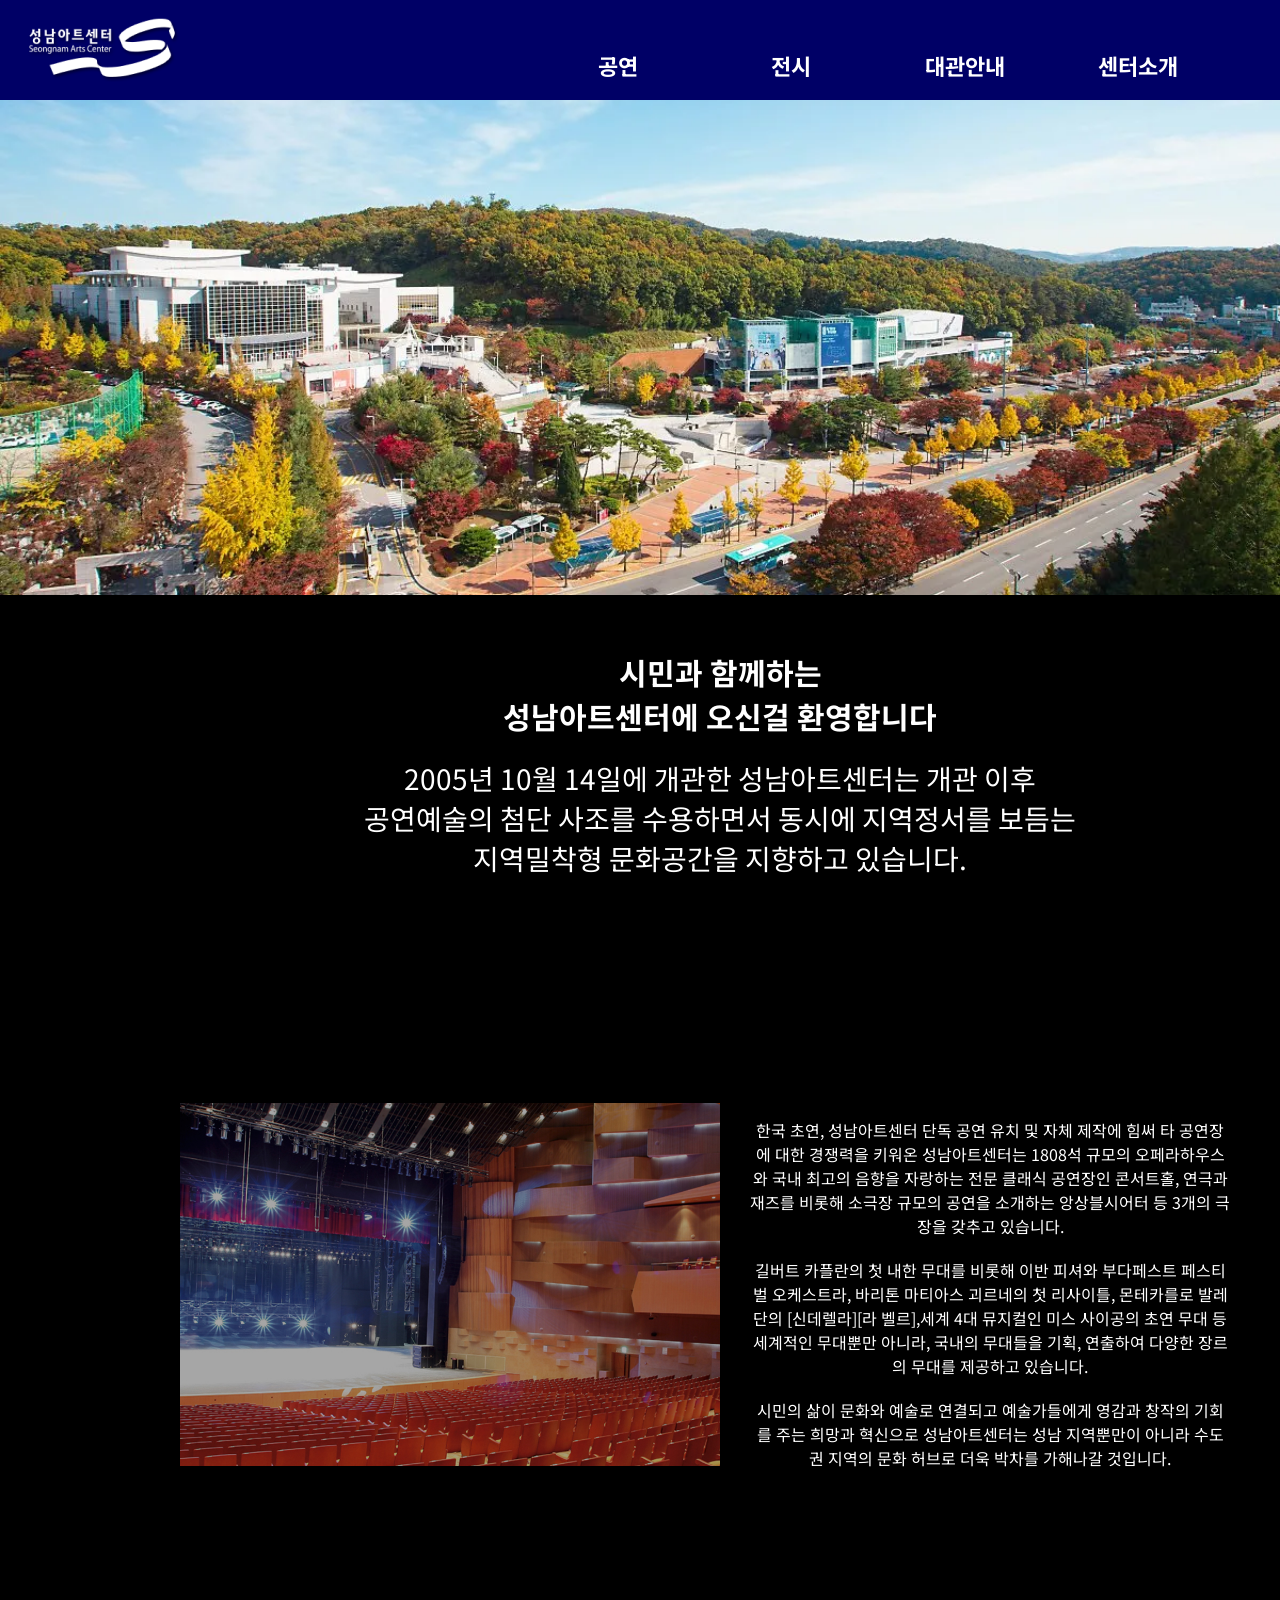
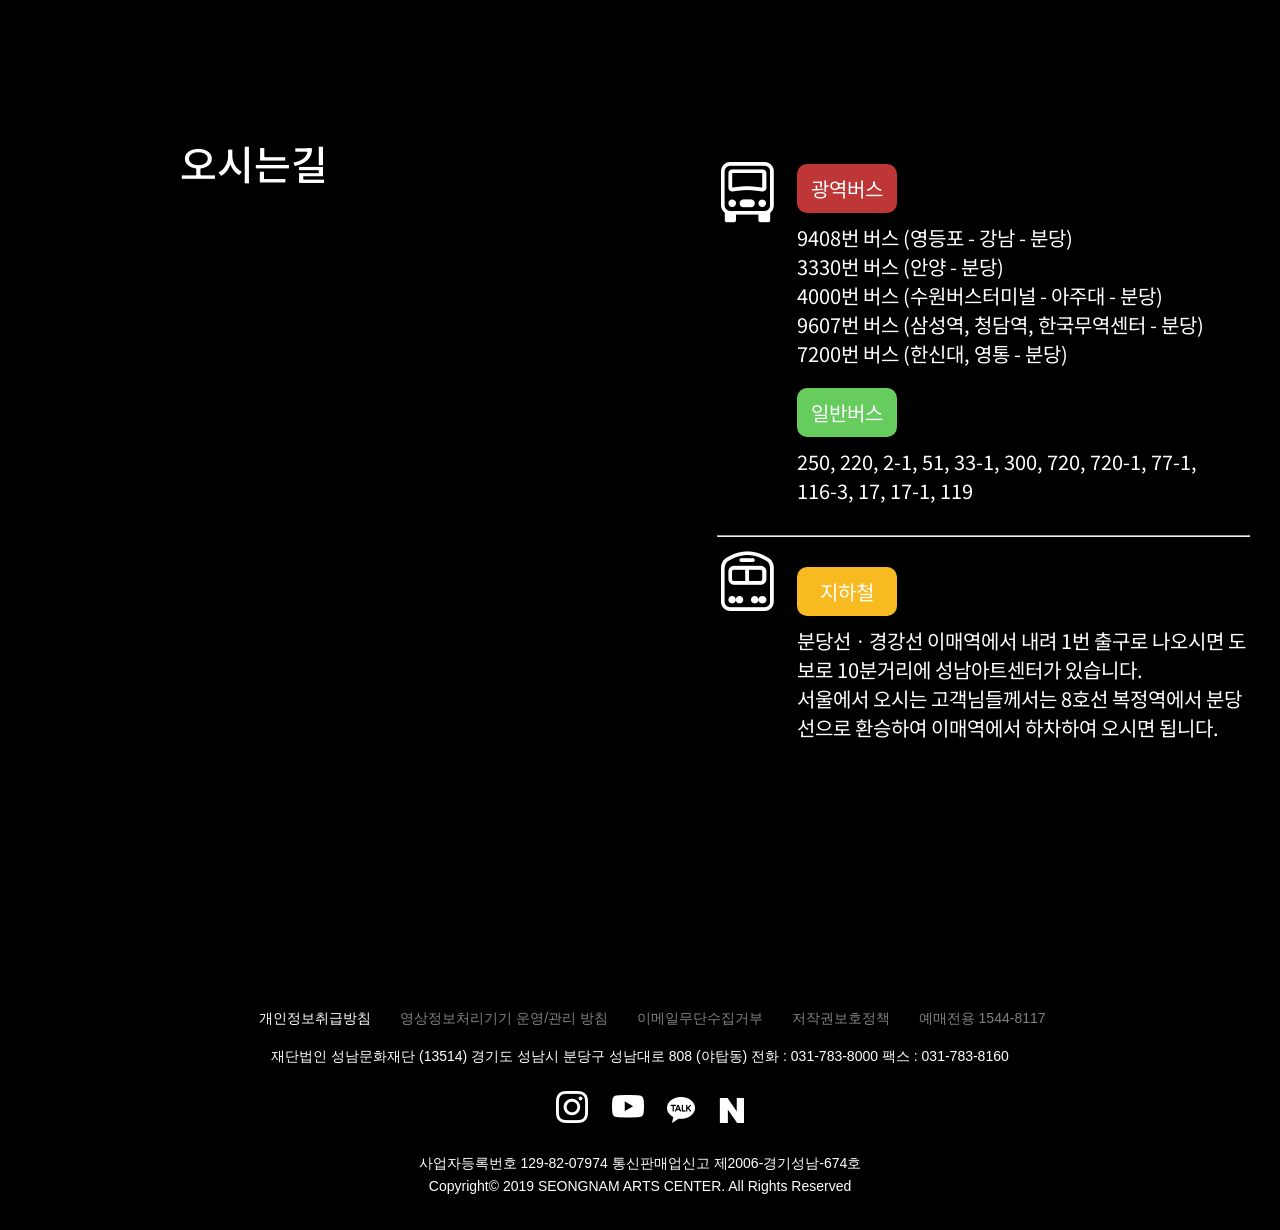
==== company.html @ db9bb83f "회사소개" ====
<!DOCTYPE html>
<html lang="en">
<head>
    <meta charset="UTF-8">
    <meta http-equiv="X-UA-Compatible" content="IE=edge">
    <meta name="viewport" content="width=device-width, initial-scale=1.0">
    <title>성남아트센터 센터소개</title>
    <link rel="stylesheet" href="css/style.css">
    <!-- font -->
    <link href="https://fonts.googleapis.com/css2?family=Noto+Sans+KR:wght@400;700&family=Noto+Serif:wght@400;700&display=swap" rel="stylesheet">
    
    <script src="https://ajax.googleapis.com/ajax/libs/jquery/3.6.0/jquery.min.js"></script>
    <script src="js/app.js"></script>
</head>
<body>
    <header id="header">
        <div class="container">
            <div class="logo">
                <a href="./">
                    <img src="images/logo.png" alt="LOGO">
                </a>
            </div>
            <nav id="header-gnb">
                <ul class="gnb">
                    <li><a href="./">공연</a>
                        <ul class="sub">
                            <li><a href="./">추천공연</a></li>
                            <li><a href="./">월간공연</a></li>
                            <li><a href="./">연간공연</a></li>
                        </ul>
                    </li>
                    <li><a href="./">전시</a>
                        <ul class="sub">
                            <li><a href="./">추천전시</a></li>
                            <li><a href="./">월간전시</a></li>
                            <li><a href="./">연간전시</a></li>
                        </ul>
                    </li>
                    <li><a href="./">대관안내</a>

                    </li>
                    <li><a href="./">센터소개</a>

                    </li>
                </ul>
            </nav>
            <div id="toggle-menu-btn">
                <div class="hamburger">
                    <span class="line"></span>
                    <span class="line"></span>
                    <span class="line"></span>
                </div>
            </div>


        </div>
    </header>
    <div id="toggle-menu">
        <div class="login-section">
            <div class="login-box">
                <input type="text" placeholder="아이디">
                <input type="text" placeholder="비밀번호">
                <button id="login-btn">
                    <img src="images/login-btn.png" alt="login-btn">
                </button>
            </div>
            <div class="login-info">

                <label for="idsave"><input type="checkbox" id="idsave"> 아이디 저장하기</label>
                <div class="signup">
                    <span><a href="./">회원가입</a></span>
                    <span>|</span>
                    <span><a href="./">ID / PW 찾기</a></span>
                </div>
            </div>
            <div class="login-sns">
                <button><img src="images/naver.png" alt="naver"></button>
                <button><img src="images/kakaotalk.png" alt="kakaotalk"></button>
                <button><img src="images/facebook.png" alt="facebook"></button>
            </div>
        </div>


        <ul id="toggle-gnb">
            <li><a href="./">공연</a>
                <button class="gnb-plus"><img src="images/gnb-plus.png" alt="gnb-plus"></button>
                <ul class="sub">
                    <li><a href="./">추천공연</a></li>
                    <li><a href="./">월간공연</a></li>
                    <li><a href="./">연간공연</a></li>
                </ul>
            </li>
            <li><a href="./">전시</a>
                <button class="gnb-plus"><img src="images/gnb-plus.png" alt="gnb-plus"></button>
                <ul class="sub">
                    <li><a href="./">추천전시</a></li>
                    <li><a href="./">월간전시</a></li>
                    <li><a href="./">연간전시</a></li>
                </ul>
            </li>
            <li><a href="./">대관안내</a>

            </li>
            <li><a href="./">센터소개</a>

            </li>
            <li><a href="./">고객센터</a>
                <button class="gnb-plus"><img src="images/gnb-plus.png" alt="gnb-plus"></button>
                <ul class="sub">
                    <li><a href="./">예매안내</a></li>
                    <li><a href="./">공지사항</a></li>
                    <li><a href="./">자주 묻는 질문</a></li>
                    <li><a href="./">고객의 소리</a></li>
                </ul>
            </li>
        </ul>

    </div>
 

    
    <div id="content">
        <div class="content_in">
                <img src="images/소개페이지-main.webp" alt="성남아트센터전경">

            <div class="top-text container">
                <h4>
                    시민과 함께하는<br>
                    성남아트센터에 오신걸 환영합니다
                </h4>
                <p>
                    2005년 10월 14일에 개관한 성남아트센터는 개관 이후 <br>공연예술의 첨단 사조를 수용하면서 동시에 지역정서를 보듬는 <br>지역밀착형 문화공간을 지향하고 있습니다.
                </p>
            </div>
        </div> <!--content_in-->
        <section id="company-section1">
            <div class="container">
                <div class="com-col">
                    <img src="images/오페라홀02.jpg" alt="아트센터오페라홀내부">
                </div>
        
              <div class="com-col">
                <div class="com-info">
                  <p>한국 초연, 성남아트센터 단독 공연 유치 및 자체 제작에 힘써 타 공연장에 대한 경쟁력을 키워온 성남아트센터는 1808석 규모의 오페라하우스와 국내 최고의 음향을 자랑하는 전문 클래식 공연장인 콘서트홀, 연극과 재즈를 비롯해 소극장 규모의 공연을 소개하는 앙상블시어터 등 3개의 극장을 갖추고 있습니다.</p>
                 <p> 길버트 카플란의 첫 내한 무대를 비롯해 이반 피셔와 부다페스트 페스티벌 오케스트라, 바리톤 마티아스 괴르네의 첫 리사이틀, 몬테카를로 발레단의 [신데렐라][라 벨르],세계 4대 뮤지컬인 미스 사이공의 초연 무대 등 세계적인 무대뿐만 아니라, 국내의 무대들을 기획, 연출하여 다양한 장르의 무대를 제공하고 있습니다.</p>
                 <p> 시민의 삶이 문화와 예술로 연결되고 예술가들에게 영감과 창작의 기회를 주는 희망과 혁신으로
                      성남아트센터는 성남 지역뿐만이 아니라 수도권 지역의 문화 허브로 더욱 박차를 가해나갈 것입니다.</p>
                </div>
              </div>
            </div><!--container-->
        </section><!--company-section1--> 
        <section id="company-section2">
            <div class="container">
                <div class="com-col">
                    <h4>오시는길</h4>
                    <iframe class="map"
                        src="https://www.google.com/maps/embed?pb=!1m14!1m8!1m3!1d12677.772877725169!2d127.1314306!3d37.4029976!3m2!1i1024!2i768!4f13.1!3m3!1m2!1s0x0%3A0x9be52d6c363356f!2z7ISx64Ko7JWE7Yq47IS87YSw!5e0!3m2!1sko!2skr!4v1660004515672!5m2!1sko!2skr"
                        style="border:0;" 
                        allowfullscreen="" 
                        loading="lazy" 
                        referrerpolicy="no-referrer-when-downgrade">
                    </iframe>
                </div>
                <div class="com-col bus-subway">
                    <div class="bus-subway_in">
                        <i class="bi bi-truck-front"></i>
                        <h6 class="bus-btn">광역버스</h6>
                        <p class="bus-line">
                            9408번 버스 (영등포 - 강남 - 분당)<br>
                            3330번 버스 (안양 - 분당)<br>
                            4000번 버스 (수원버스터미널 - 아주대 - 분당)<br>
                            9607번 버스 (삼성역, 청담역, 한국무역센터 - 분당)<br>
                            7200번 버스 (한신대, 영통 - 분당)
                        </p>
                        <h6 class="bus-btn2">일반버스</h6>
                        <p class="bus-line">
                            250, 220, 2-1, 51, 33-1, 300, 720, 720-1, 77-1,<br> 116-3, 17, 17-1, 119
                        </p>
                        <hr>
                        <i class="bi bi-train-front"></i>
                        <h6 class="subway-btn">지하철</h6>
                        <p class="subway-line">
                            분당선ㆍ경강선 이매역에서 내려 1번 출구로 나오시면 도보로 10분거리에 성남아트센터가 있습니다.
                            <br>서울에서 오시는 고객님들께서는 8호선 복정역에서 분당선으로 환승하여 이매역에서 하차하여 오시면 됩니다.</p>
                    </div>

                </div>
            </div>
        </section><!--company-section2--> 

          
    </div> <!--content-->
    
    <footer>
        <div class="logo">
          <a href="./"><img src="images/footer_logo.png" alt="성남아트센터"></a>
        </div>
        <div class="secret">
          <a href="./"><span>개인정보취급방침</span></a>
          <a href="./"><span class="ccc">영상정보처리기기 운영&#47;관리 방침
          </span></a>
          <a href="./"><span class="ccc">이메일무단수집거부</span></a>
          <a href="./"><span class="ccc">저작권보호정책</span></a>
          <span class="ccc">예매전용 1544-8117</span>
        </div>
        <div class="address">
          <p>재단법인 성남문화재단 (13514) 경기도 성남시 분당구 성남대로 808 (야탑동) 전화 : 031-783-8000 팩스 : 031-783-8160</p>
        </div>
        <div id="line"></div>
        <div class="sns">
          <div class="sns-pro">
            <a href="https://www.instagram.com/seongnam_artscenter/" target="_blank" rel="noopener noreferrer nofollow"><img src="images/instagram.png" alt="instagram" id="insta"></a>
            <a href="https://www.youtube.com/user/snartscenter" target="_blank" rel="noopener noreferrer nofollow"><img src="images/youtube.png" alt="youtube" id="youtube"></a>
            <a id="kakao" href="https://pf.kakao.com/_rdAfxl" target="_blank" rel="noopener noreferrer nofollow"><img src="images/kakao.png" alt="kakaotalk" id="kakaotalk"></a>
            <a href="https://blog.naver.com/snartc" target="_blank" rel="noopener noreferrer nofollow"><img src="images/navrer.png" alt="naver" id="naver"></a>
          </div>
        </div>
        <div class="copyright">
          <p>사업자등록번호 129-82-07974 통신판매업신고 제2006-경기성남-674호</p>
          <p>Copyright© 2019 SEONGNAM ARTS CENTER. All Rights Reserved</p>
        </div>
      </footer>

</body>
</html>
---- css/style.css ----
@import url('reset.css');
@import url('main.css');
@import url('background-youtube.css');
@import url('company.css');


/* 헤더와 푸터 백그라운드동영상 */
/* 헤더 */
#header {
    width: 100%;
    position: fixed;
    top: 0;
    left: 0;
    background-color: var(--main-color);
    z-index: 10;
    font-size: 22px;
    font-weight: 700;
}

#header .container {
    height: var(--header-height);
    position: relative;
}

#header .container .logo {
    position: absolute;
    margin-top: 18px;
    margin-left: 28px;
}

#header .container #header-gnb {
    position: absolute;
    margin-top: 30px;
    margin-left: 531px;

    color: #fff;
    font-size: 22px;
    font-weight: bold;
}

/* 헤더 gnb */
#header-gnb .gnb {
    display: flex;
    text-align: center;
    width: 694px;
}

.gnb>li {
    width: 25%;
    height: 70px;
    line-height: 70px;
    position: relative;
}

.gnb>li:hover {
    background-color: #000;
    /* color: var(--main-color); */
}

.gnb>li>a {
    display: block;
}

.gnb>li>.sub {
    position: absolute;
    width: 100%;
    display: none;
    background-color: #000;
}

.gnb>li>.sub>li {
    height: 50px;
    line-height: 50px;
}

.gnb>li>.sub>li:hover a {
    background-color: rgba(102, 102, 102, 0.5);
    /* color: var(--main-color); */
}

.gnb>li>.sub>li>a {
    display: block;
}

/* 헤더 토글버튼 */
#toggle-menu-btn {
    position: absolute;
    right: 33px;
    top: 33px;
}

.hamburger .line {
    width: 50px;
    height: 5px;
    background-color: #ecf0f1;
    display: block;
    margin: 8px auto;
    -webkit-transition: all 0.3s ease-in-out;
    -o-transition: all 0.3s ease-in-out;
    transition: all 0.3s ease-in-out;
}

.hamburger:hover {
    cursor: pointer;
}

.hamburger.active .line:nth-child(2) {
    opacity: 0;
}

.hamburger.active .line:nth-child(1) {
    -webkit-transform: translateY(13px) rotate(45deg);
    -ms-transform: translateY(13px) rotate(45deg);
    -o-transform: translateY(13px) rotate(45deg);
    transform: translateY(13px) rotate(45deg);
}

.hamburger.active .line:nth-child(3) {
    -webkit-transform: translateY(-13px) rotate(-45deg);
    -ms-transform: translateY(-13px) rotate(-45deg);
    -o-transform: translateY(-13px) rotate(-45deg);
    transform: translateY(-13px) rotate(-45deg);
}

/* 헤더 토글메뉴 */

body {
    width: 100vw;
    overflow-x: hidden;
}

#toggle-menu {
    position: absolute;
    right: 0;
    top: var(--header-height);
    width: 600px;
    height: 130vh;
    background-color: #fff;
    /* 많이축소하면 보임 ㅎㅎ.. */
    transform: translateX(200%);
    transition: .5s;
    z-index: 9;
}

#toggle-menu.on {
    display: block;
    transform: translateX(0);
    /* box-shadow: rgba(0, 0, 0, 0.7) 0 0 0 99999px; */
}

/* 토글메뉴 로그인섹션 */
#toggle-menu .login-section {
    position: relative;
    width: 560px;
    height: 300px;
    margin-top: 9px;
    margin: 9px auto;
    border: .5px solid #333;
    /* padding 상 우 하 좌 */
    padding: 50px 105px 20px 105px;
    color: #000;
    font-size: 14px;
}

#toggle-menu .login-section .login-box input {
    display: block;
    margin-bottom: 10px;
    border: .3px solid black;
    width: 250px;
    height: 40px;
    padding-left: 20px;
}

#toggle-menu .login-section .login-box #login-btn {
    position: absolute;
    top: 50px;
    right: 90px;
}

#toggle-menu .login-section .login-info {
    margin-top: 35px;
    display: flex;
    justify-content: space-between;
}

#toggle-menu .login-section .login-sns {
    margin: 40px auto;
    width: 200px;
    display: flex;
    justify-content: space-between;
}

/* 토글메뉴의 메뉴 */
#toggle-menu #toggle-gnb {
    color: #000;
    background-color: #fff;
    width: 560px;
    font-size: 24px;
    margin: 30px auto;
    text-align: center;
}

#toggle-gnb>li {
    width: 100%;
    border-bottom: 1px solid black;
    position: relative;
}

#toggle-gnb>li .gnb-plus {
    display: none;
    position: absolute;
    right: 20px;
    top: 20px;
}

#toggle-gnb>li>a {
    width: 100%;
    height: 80px;
    line-height: 80px;
    display: block;
}

#toggle-gnb>li>a:hover {
    background-color: #eaeaea;
}

#toggle-gnb>li>.sub {
    width: 100%;
    background-color: #eaeaea;

    display: none;
}

#toggle-gnb>li>.sub>li {
    margin: 0 auto;
    width: 90%;
    height: 80px;
    line-height: 80px;
    border-bottom: 1px solid black;
}

#toggle-gnb>li>.sub>li>a {
    width: 100%;
    height: 100%;
    display: block;
}

#toggle-gnb>li>.sub>li>a {
    background-color: #eaeaea;
    color: #fff;
}











footer {
    width: 100%;
    height: 245px;
    background: #000;
    color: #fff;
    margin: 0 auto;
    text-align: center;
    font-family: "Noto Sans Korean", sans-serif;
    font-size: 14px;
    /*피그마와 같이주면 1000픽셀쯤부터 찌그러짐.*/
    /*padding: 0 355px;*/
}

footer .logo {
    display: none;
}

footer .secret {
    padding: 25px 0 20px 0;
    font-weight: 500;
}

footer .secret span {
    padding-left: 25px;
}

footer .secret .ccc {
    color: rgba(255, 255, 255, 0.5);
}

footer .address p {
    font-weight: 400;
    padding-bottom: 25px;
}

footer .sns-pro img {
    padding: 0 0 25.5px 20px;
}

footer .copyright {
    font-weight: 400;
    line-height: 23px;
    padding-bottom: 30px;
}





/* 모바일 레이아웃 */
@media only screen and (max-width: 375px) {

    /* 헤더 */
    #header {
        height: var(--header-height-m);
    }

    #header .container {
        position: relative;
    }

    #header .container .logo {
        position: absolute;
    }

    #header .container .logo img {
        width: 68px;
    }

    #header-gnb {}

    /* 헤더 토글버튼 */
    #toggle-menu-btn {
        position: absolute;
        right: 23px;
        top: 15px;
    }

    .hamburger .line {
        width: 24px;
        height: 2px;
    }

    .hamburger.active .line:nth-child(1) {
        -webkit-transform: translateY(10px) rotate(45deg);
        -ms-transform: translateY(10px) rotate(45deg);
        -o-transform: translateY(10px) rotate(45deg);
        transform: translateY(10px) rotate(45deg);
    }

    .hamburger.active .line:nth-child(3) {
        -webkit-transform: translateY(-10px) rotate(-45deg);
        -ms-transform: translateY(-10px) rotate(-45deg);
        -o-transform: translateY(-10px) rotate(-45deg);
        transform: translateY(-10px) rotate(-45deg);
    }

    /* 헤더 토글메뉴 */
    #toggle-menu {
        position: absolute;
        right: 0;
        top: var(--header-height-m);
        width: 375px;
        height: 130vh;
        background-color: #fff;

        transform: translateY(-200%);
        transition: .5s;
        z-index: 9;
    }

    #toggle-menu.on {
        display: block;
        transform: translatey(0);
        /* box-shadow: rgba(0, 0, 0, 0.7) 0 0 0 99999px; */
    }

    /* 토글메뉴 로그인섹션 */
    #toggle-menu .login-section {
        position: relative;
        width: 100%;
        height: 182px;
        border: .5px solid #333;
        /* padding 상 우 하 좌 */
        padding: 30px 57px 20px 57px;
        font-size: 10px;
    }

    #toggle-menu .login-section .login-box input {
        display: block;
        margin-bottom: 9px;
        border: .3px solid black;
        width: 192px;
        height: 24px;
        padding-left: 20px;
    }

    #toggle-menu .login-section .login-box #login-btn {
        position: absolute;
        top: 30px;
        right: 57px;
    }

    #toggle-menu .login-section .login-info {
        margin-top: 11px;
        display: flex;
        justify-content: space-between;
    }

    #toggle-menu .login-section .login-sns {
        margin: 19px auto;
        width: 200px;
        display: flex;
        justify-content: space-between;
    }

    /* 토글메뉴의 메뉴 */
    #toggle-menu #toggle-gnb {
        color: #000;
        background-color: #fff;
        width: 315px;
        font-size: 20px;
        margin: 40px auto;
        text-align: center;
    }

    #toggle-gnb>li {
        width: 100%;
        border-bottom: 1px solid black;
    }

    #toggle-gnb>li .gnb-plus {
        display: block;
        position: absolute;
        right: 10px;
        top: 0;
    }

    #toggle-gnb>li>a {
        width: 100%;
        height: 40px;
        line-height: 40px;
        display: block;
    }

    #toggle-gnb>li>a:hover {
        background-color: #eaeaea;
    }

    #toggle-gnb>li>.sub {
        width: 100%;
        background-color: #eaeaea;

        display: none;
    }

    #toggle-gnb>li>.sub>li {
        margin: 0 auto;
        width: 90%;
        height: 40px;
        line-height: 40px;
        border-bottom: 1px solid black;
    }

    #toggle-gnb>li>.sub>li>a {
        width: 100%;
        height: 100%;
        display: block;
    }

    #toggle-gnb>li>.sub>li>a {
        background-color: #eaeaea;
        color: #fff;
    }







    /* 푸터 */
    footer {
        width: 100%;
        height: 100%;
        background: #000;
        color: #fff;
        margin: 0 auto;
        padding: 20px;
        /*text-align: left;*/
        font-family: "Noto Sans Korean", sans-serif;
        font-size: 12px;
    }

    footer .logo img {
        width: 80px;
    }

    footer .secret {
        padding: 20px 0px 25px 0px;
        font-weight: 500;

        text-align: center;
    }

    footer .secret>a:nth-child(3) {
        white-space: pre;
    }

    footer .secret span {
        padding: 0;
    }

    footer .secret .ccc {
        color: rgba(255, 255, 255, 0.5);
    }

    footer .address p {
        font-weight: 400;
        padding-bottom: 35px;
        /*font-size: 16px;*/
    }

    footer #line {
        border-bottom: 1px solid;
    }

    footer .sns {
        padding-top: 20px;
        padding-bottom: 20px;
    }

    footer .sns-pro {
        display: flex;
        align-items: center;
        justify-content: center;
    }

    footer .sns-pro>a {
        width: 30px;
        height: 30px;

        margin-left: 15px;
        margin-right: 15px;
    }

    footer .sns-pro>a>img {
        width: 100%;
        height: 100%;
        padding: 0;
    }


    footer .copyright {
        font-weight: 400;
        /*line-height: 23px;*/
        padding-bottom: 30px;
        font-size: 10px;
    }
}
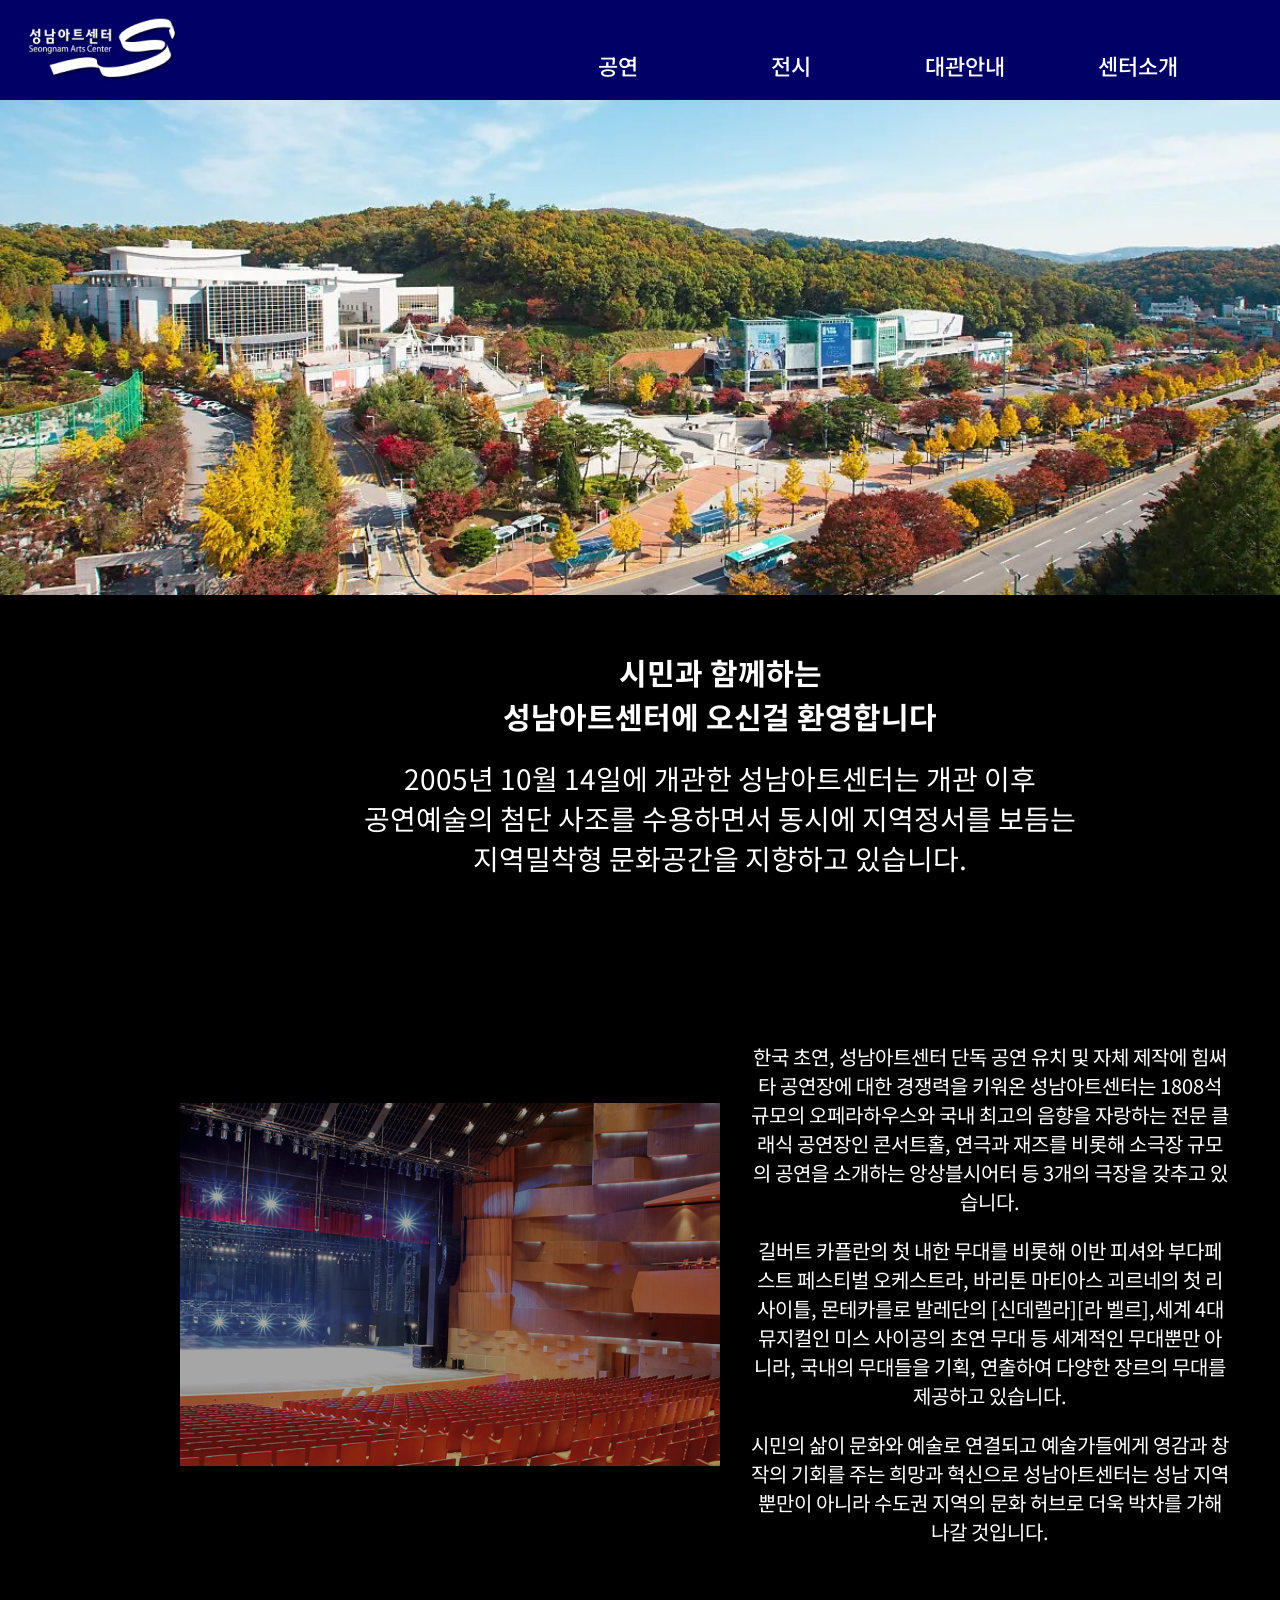
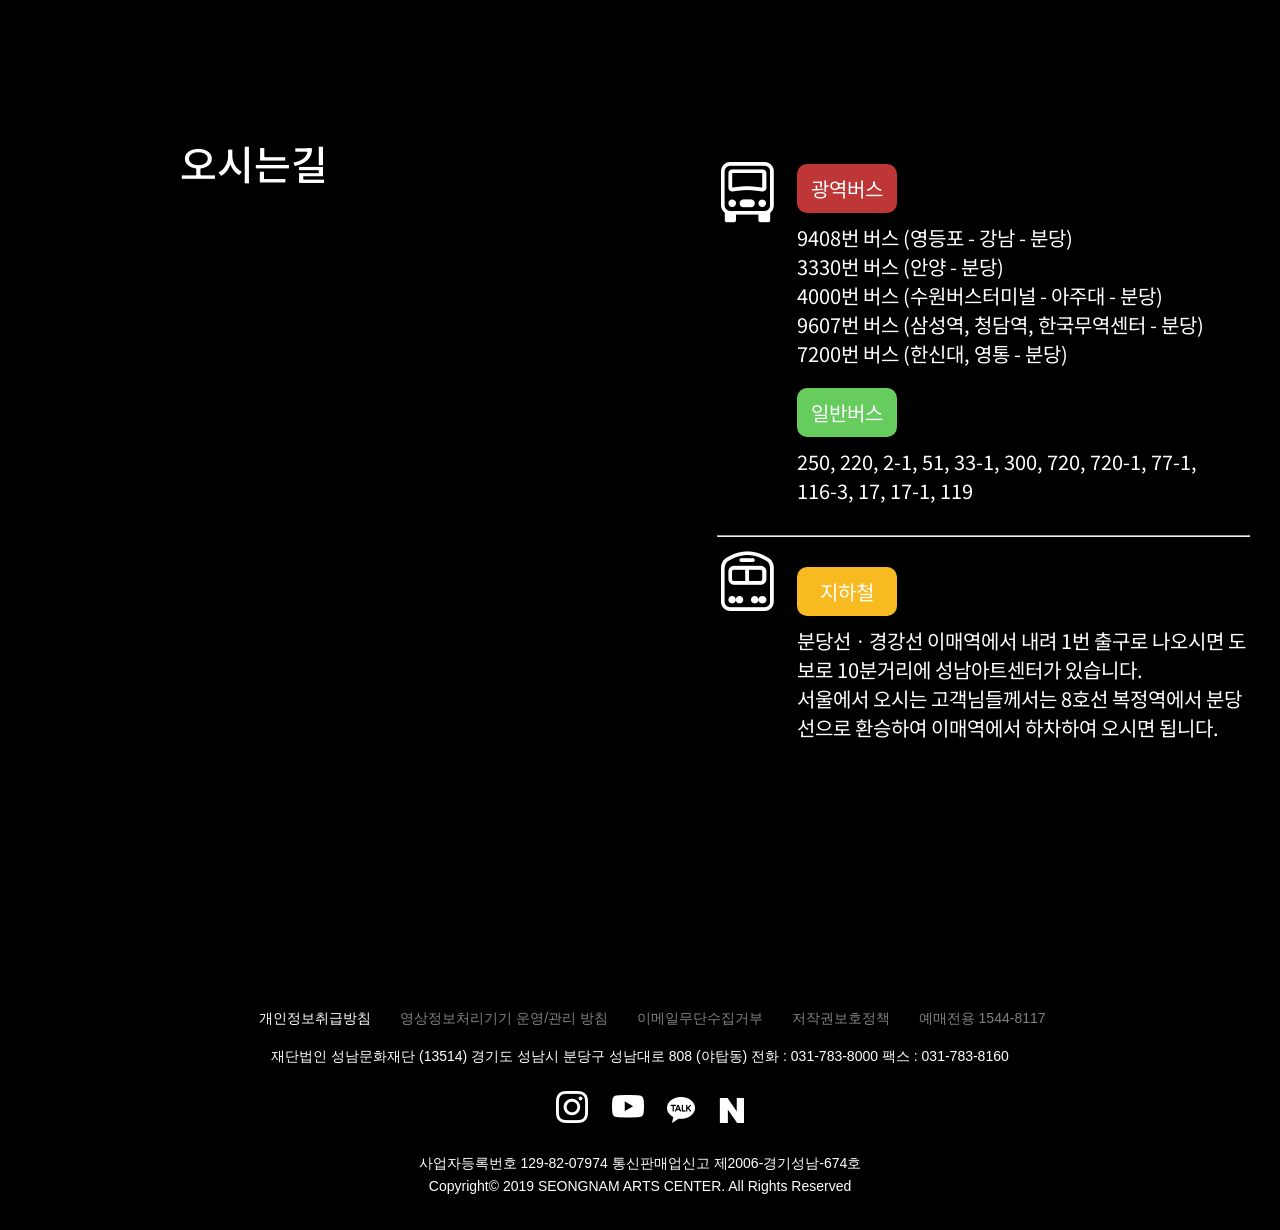
==== commit 559d3461: "로그인이식성공" ====
--- a/company.html
+++ b/company.html
@@ -22,24 +22,24 @@
             </div>
             <nav id="header-gnb">
                 <ul class="gnb">
-                    <li><a href="./">공연</a>
+                    <li><a href="#show">공연</a>
                         <ul class="sub">
                             <li><a href="./">추천공연</a></li>
                             <li><a href="./">월간공연</a></li>
                             <li><a href="./">연간공연</a></li>
                         </ul>
                     </li>
-                    <li><a href="./">전시</a>
+                    <li><a href="#exhibition">전시</a>
                         <ul class="sub">
                             <li><a href="./">추천전시</a></li>
                             <li><a href="./">월간전시</a></li>
                             <li><a href="./">연간전시</a></li>
                         </ul>
                     </li>
-                    <li><a href="./">대관안내</a>
-
-                    </li>
-                    <li><a href="./">센터소개</a>
+                    <li><a href="#rental">대관안내</a>
+
+                    </li>
+                    <li><a href="company.html">센터소개</a>
 
                     </li>
                 </ul>
@@ -55,31 +55,47 @@
 
         </div>
     </header>
+
     <div id="toggle-menu">
         <div class="login-section">
-            <div class="login-box">
-                <input type="text" placeholder="아이디">
-                <input type="text" placeholder="비밀번호">
-                <button id="login-btn">
-                    <img src="images/login-btn.png" alt="login-btn">
-                </button>
-            </div>
-            <div class="login-info">
-
-                <label for="idsave"><input type="checkbox" id="idsave"> 아이디 저장하기</label>
-                <div class="signup">
-                    <span><a href="./">회원가입</a></span>
-                    <span>|</span>
-                    <span><a href="./">ID / PW 찾기</a></span>
-                </div>
-            </div>
-            <div class="login-sns">
-                <button><img src="images/naver.png" alt="naver"></button>
-                <button><img src="images/kakaotalk.png" alt="kakaotalk"></button>
-                <button><img src="images/facebook.png" alt="facebook"></button>
-            </div>
-        </div>
-
+            <form class="hidden profile" id="greeting">
+                <img class="profile-img" src="images/profile.png" alt="프로필">
+                <p id="name"></p>
+                    <button id="logout">로그아웃</button>
+                <a href="#">
+                    <div class="academy">아카데미 수강확인</div>
+                </a>
+                <a href="#">
+                    <div class="cancel">예매확인 및 취소</div>
+                </a>
+                <a href="#">
+                    <div class="check">출석부</div>
+                </a>
+            </form>
+            <form class="hidden" id="login-form">
+                <div class="login-box">
+                    <input id="id" required type="text" placeholder="아이디">
+                    <input id="pw" required type="text" placeholder="비밀번호">
+                    <button id="login-btn">
+                        <img src="images/login-btn.png" alt="login-btn">
+                    </button>
+                </div>
+                <div class="login-info">
+
+                    <label for="idsave"><input type="checkbox" id="idsave"> 아이디 저장하기</label>
+                    <div class="signup">
+                        <span><a href="./">회원가입</a></span>
+                        <span>|</span>
+                        <span><a href="./">ID / PW 찾기</a></span>
+                    </div>
+                </div>
+                <div class="login-sns">
+                    <button><img src="images/naver.png" alt="naver"></button>
+                    <button><img src="images/kakaotalk.png" alt="kakaotalk"></button>
+                    <button><img src="images/facebook.png" alt="facebook"></button>
+                </div>
+            </form>
+        </div>
 
         <ul id="toggle-gnb">
             <li><a href="./">공연</a>
@@ -101,7 +117,7 @@
             <li><a href="./">대관안내</a>
 
             </li>
-            <li><a href="./">센터소개</a>
+            <li><a href="company.html">센터소개</a>
 
             </li>
             <li><a href="./">고객센터</a>
@@ -114,6 +130,7 @@
                 </ul>
             </li>
         </ul>
+
 
     </div>
  
@@ -220,6 +237,7 @@
           <p>Copyright© 2019 SEONGNAM ARTS CENTER. All Rights Reserved</p>
         </div>
       </footer>
-
+<!-- 로그인, 로그아웃 -->
+<script src="js/greeting.js"></script>
 </body>
 </html>
--- a/css/style.css
+++ b/css/style.css
@@ -43,6 +43,7 @@
     display: flex;
     text-align: center;
     width: 694px;
+    font-weight: 500;
 }
 
 .gnb>li {
@@ -53,7 +54,7 @@
 }
 
 .gnb>li:hover {
-    background-color: #000;
+    background-color: var(--main-color);
     /* color: var(--main-color); */
 }
 
@@ -65,7 +66,7 @@
     position: absolute;
     width: 100%;
     display: none;
-    background-color: #000;
+    background-color: var(--main-color);
 }
 
 .gnb>li>.sub>li {
@@ -132,23 +133,94 @@
 #toggle-menu {
     position: absolute;
     right: 0;
-    top: var(--header-height);
+    top: 0;
+    padding-top: var(--header-height);
     width: 600px;
-    height: 130vh;
+    height: calc(100vh);
     background-color: #fff;
     /* 많이축소하면 보임 ㅎㅎ.. */
     transform: translateX(200%);
     transition: .5s;
     z-index: 9;
+    
 }
 
 #toggle-menu.on {
+    position: fixed;
+    overflow: scroll;
     display: block;
+    transition: .5s;
     transform: translateX(0);
     /* box-shadow: rgba(0, 0, 0, 0.7) 0 0 0 99999px; */
 }
 
 /* 토글메뉴 로그인섹션 */
+.hidden {
+	display: none;
+}
+
+#toggle-menu p {
+	position: absolute;
+	font-size: 22px;
+	font-weight: 500;
+	left: 239px;
+	top: 103px;
+}
+
+.profile-img {
+	position: absolute;
+	display: block;
+	left: 150px;
+	top: 78px;
+}
+
+#logout {
+	position: absolute;
+	right: 15px;
+	top: 11px;
+	padding: 5px 15px;
+	border: 0.5px solid #CCCCCC
+}
+
+
+.academy {
+	position: absolute;
+	width: calc(560px / 3);
+	height: 60px;
+	left: 0px;
+	top: 240px;
+	border-top: 0.5px solid #111111;
+	border-right: 0.5px solid #111111;
+	display: flex;
+	align-items: center;
+	justify-content: center;
+}
+
+.cancel {
+	position: absolute;
+	width: calc(560px / 3);
+	height: 60px;
+	left: 187px;
+	top: 240px;
+	border-top: 0.5px solid #111111;
+	border-right: 0.5px solid #111111;
+	display: flex;
+	align-items: center;
+	justify-content: center;
+}
+
+.check {
+	position: absolute;
+	width: calc(560px / 3);
+	height: 60px;
+	left: 372px;
+	top: 240px;
+	border-top: 0.5px solid #111111;
+	display: flex;
+	align-items: center;
+	justify-content: center;
+}
+
 #toggle-menu .login-section {
     position: relative;
     width: 560px;
@@ -358,6 +430,10 @@
     }
 
     /* 헤더 토글메뉴 */
+    body {
+        width: 100vw;
+        overflow-x: hidden;
+    }
     #toggle-menu {
         position: absolute;
         right: 0;
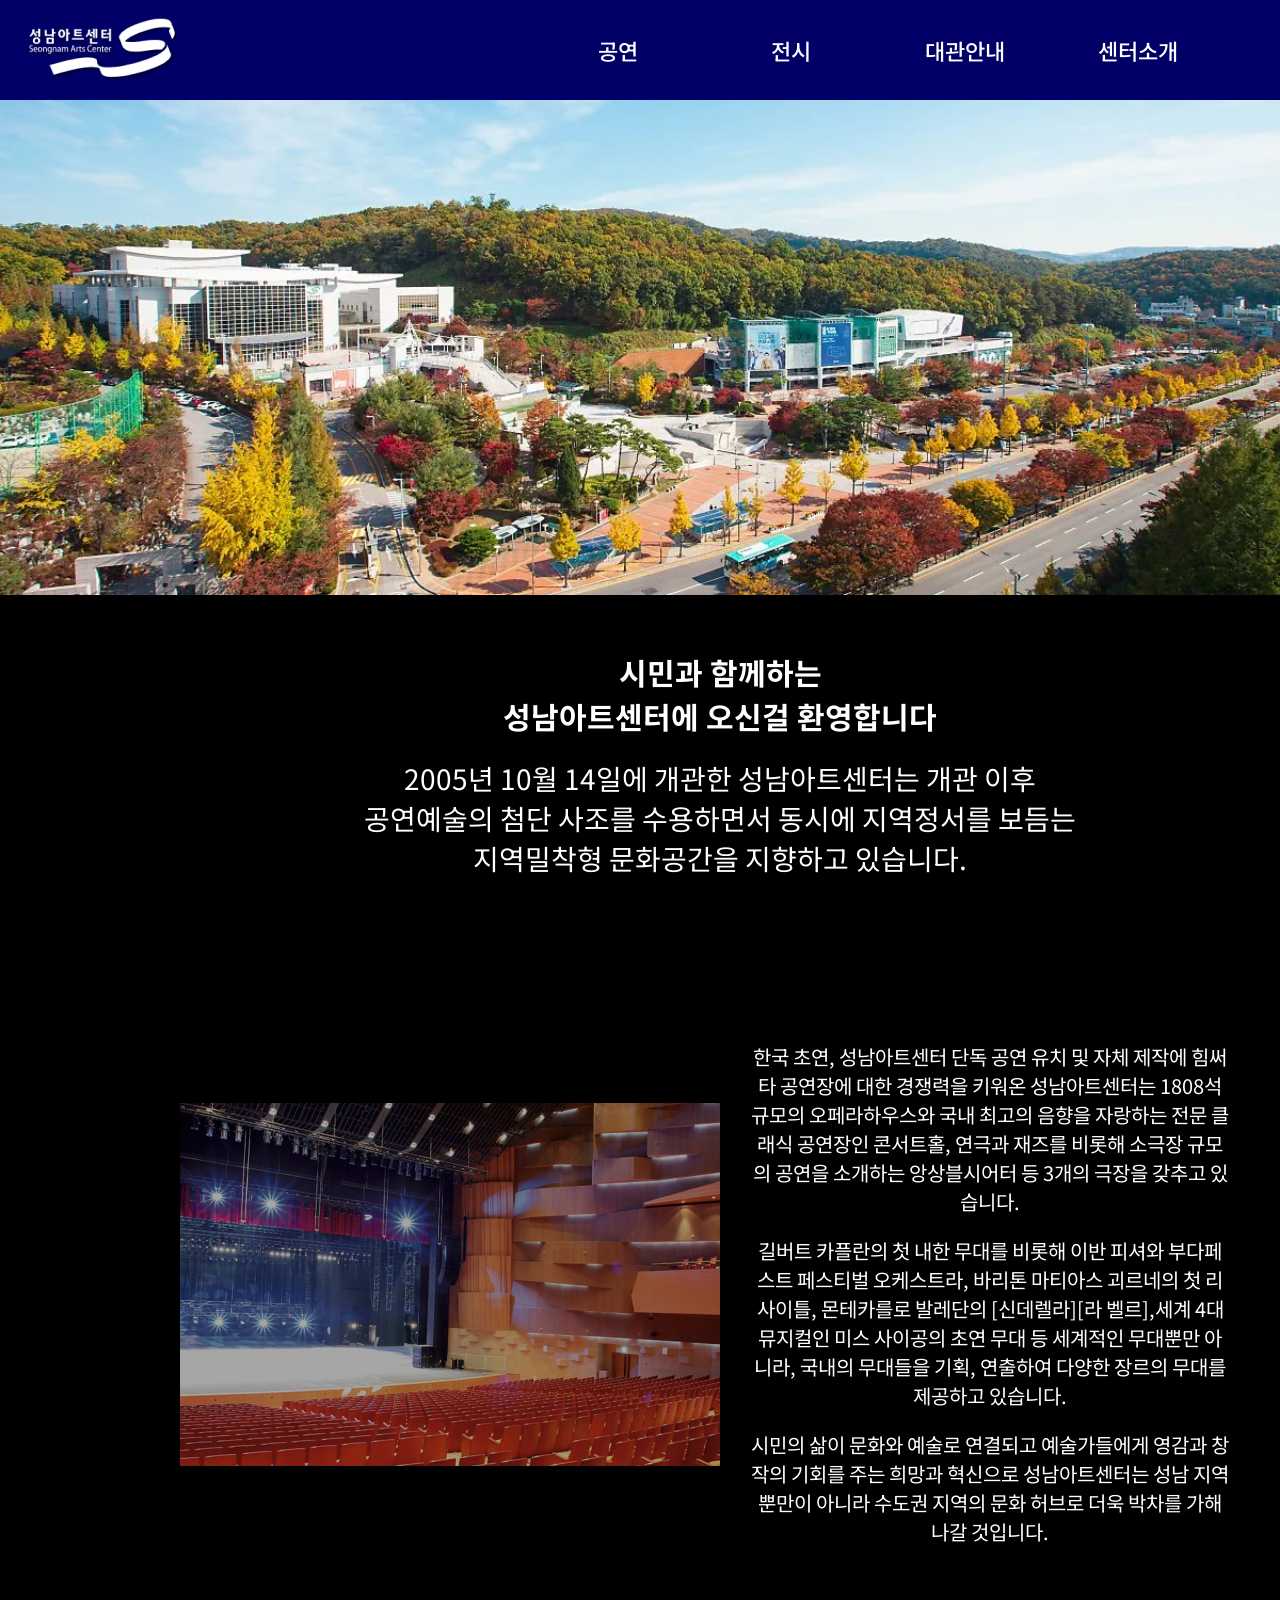
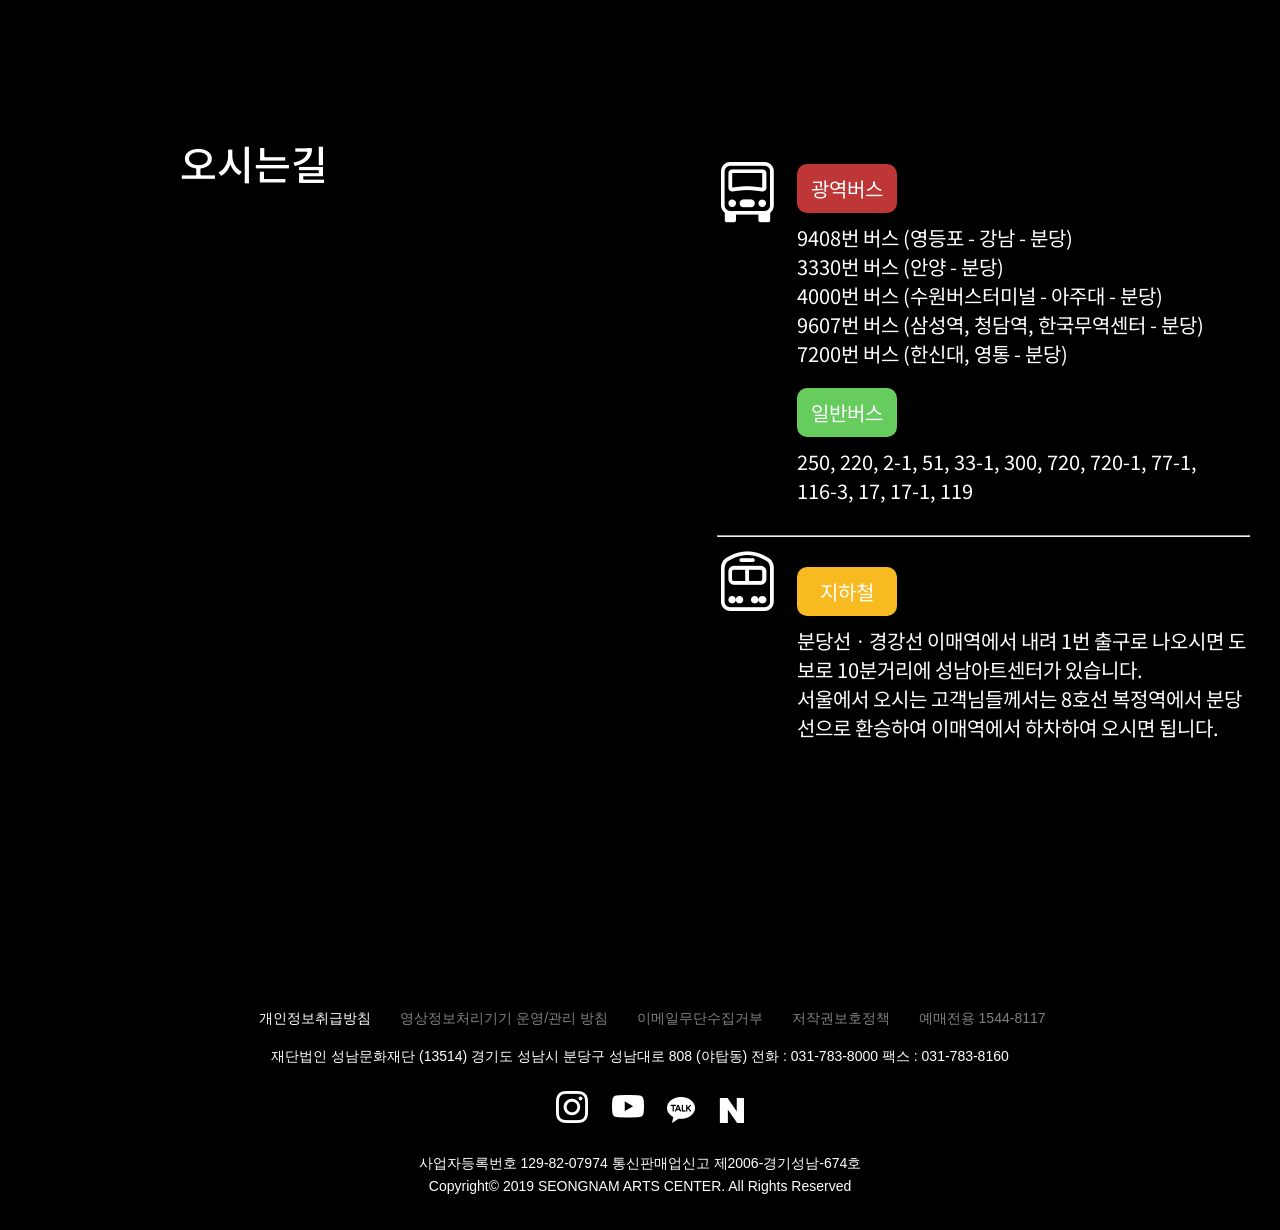
==== commit 352f88a9: "1221" ====
--- a/company.html
+++ b/company.html
@@ -6,6 +6,7 @@
     <meta name="viewport" content="width=device-width, initial-scale=1.0">
     <title>성남아트센터 센터소개</title>
     <link rel="stylesheet" href="css/style.css">
+    <link rel="stylesheet" href="css/company.css">
     <!-- font -->
     <link href="https://fonts.googleapis.com/css2?family=Noto+Sans+KR:wght@400;700&family=Noto+Serif:wght@400;700&display=swap" rel="stylesheet">
     
@@ -238,6 +239,6 @@
         </div>
       </footer>
 <!-- 로그인, 로그아웃 -->
-<script src="js/greeting.js"></script>
+<!-- <script src="js/greeting.js"></script> -->
 </body>
 </html>
--- a/css/style.css
+++ b/css/style.css
@@ -2,6 +2,9 @@
 @import url('main.css');
 @import url('background-youtube.css');
 @import url('company.css');
+@import url('rental.css');
+
+
 
 
 /* 헤더와 푸터 백그라운드동영상 */
@@ -30,7 +33,7 @@
 
 #header .container #header-gnb {
     position: absolute;
-    margin-top: 30px;
+    top: 0;
     margin-left: 531px;
 
     color: #fff;
@@ -48,8 +51,8 @@
 
 .gnb>li {
     width: 25%;
-    height: 70px;
-    line-height: 70px;
+    height: 100px;
+    line-height: 100px;
     position: relative;
 }
 
@@ -87,7 +90,7 @@
 #toggle-menu-btn {
     position: absolute;
     right: 33px;
-    top: 33px;
+    top: 28px;
 }
 
 .hamburger .line {
@@ -142,7 +145,7 @@
     transform: translateX(200%);
     transition: .5s;
     z-index: 9;
-    
+
 }
 
 #toggle-menu.on {
@@ -156,69 +159,69 @@
 
 /* 토글메뉴 로그인섹션 */
 .hidden {
-	display: none;
+    display: none;
 }
 
 #toggle-menu p {
-	position: absolute;
-	font-size: 22px;
-	font-weight: 500;
-	left: 239px;
-	top: 103px;
+    position: absolute;
+    font-size: 22px;
+    font-weight: 500;
+    left: 239px;
+    top: 103px;
 }
 
 .profile-img {
-	position: absolute;
-	display: block;
-	left: 150px;
-	top: 78px;
+    position: absolute;
+    display: block;
+    left: 150px;
+    top: 78px;
 }
 
 #logout {
-	position: absolute;
-	right: 15px;
-	top: 11px;
-	padding: 5px 15px;
-	border: 0.5px solid #CCCCCC
+    position: absolute;
+    right: 15px;
+    top: 11px;
+    padding: 5px 15px;
+    border: 0.5px solid #CCCCCC
 }
 
 
 .academy {
-	position: absolute;
-	width: calc(560px / 3);
-	height: 60px;
-	left: 0px;
-	top: 240px;
-	border-top: 0.5px solid #111111;
-	border-right: 0.5px solid #111111;
-	display: flex;
-	align-items: center;
-	justify-content: center;
+    position: absolute;
+    width: calc(560px / 3);
+    height: 60px;
+    left: 0px;
+    top: 240px;
+    border-top: 0.5px solid #111111;
+    border-right: 0.5px solid #111111;
+    display: flex;
+    align-items: center;
+    justify-content: center;
 }
 
 .cancel {
-	position: absolute;
-	width: calc(560px / 3);
-	height: 60px;
-	left: 187px;
-	top: 240px;
-	border-top: 0.5px solid #111111;
-	border-right: 0.5px solid #111111;
-	display: flex;
-	align-items: center;
-	justify-content: center;
+    position: absolute;
+    width: calc(560px / 3);
+    height: 60px;
+    left: 187px;
+    top: 240px;
+    border-top: 0.5px solid #111111;
+    border-right: 0.5px solid #111111;
+    display: flex;
+    align-items: center;
+    justify-content: center;
 }
 
 .check {
-	position: absolute;
-	width: calc(560px / 3);
-	height: 60px;
-	left: 372px;
-	top: 240px;
-	border-top: 0.5px solid #111111;
-	display: flex;
-	align-items: center;
-	justify-content: center;
+    position: absolute;
+    width: calc(560px / 3);
+    height: 60px;
+    left: 372px;
+    top: 240px;
+    border-top: 0.5px solid #111111;
+    display: flex;
+    align-items: center;
+    justify-content: center;
 }
 
 #toggle-menu .login-section {
@@ -401,11 +404,13 @@
         width: 68px;
     }
 
-    #header-gnb {}
+    #header-gnb {
+        display: none;
+    }
 
     /* 헤더 토글버튼 */
     #toggle-menu-btn {
-        position: absolute;
+        position: fixed;
         right: 23px;
         top: 15px;
     }
@@ -434,10 +439,11 @@
         width: 100vw;
         overflow-x: hidden;
     }
+
     #toggle-menu {
         position: absolute;
         right: 0;
-        top: var(--header-height-m);
+        /* top: var(--header-height-m); */
         width: 375px;
         height: 130vh;
         background-color: #fff;
@@ -451,6 +457,76 @@
         display: block;
         transform: translatey(0);
         /* box-shadow: rgba(0, 0, 0, 0.7) 0 0 0 99999px; */
+    }
+
+    /* 토글메뉴 로그인섹션 */
+    .hidden {
+        display: none;
+    }
+
+    #toggle-menu p {
+        position: absolute;
+        font-size: 18px;
+        font-weight: 500;
+        left: 156px;
+        top: 71px;
+    }
+
+    .profile-img {
+        position: absolute;
+        display: block;
+        width: 72px;
+        height: 72px;
+        left: 73px;
+        top: 45px;
+    }
+
+    #logout {
+        position: absolute;
+        right: 10px;
+        top: 10px;
+        padding: 5px 15px;
+        border: 0.5px solid #CCCCCC
+    }
+
+
+    .academy {
+        position: absolute;
+        width: calc(375px / 3);
+        height: 44px;
+        left: 0px;
+        top: 138px;
+        bottom: 0;
+        border-top: 0.5px solid #111111;
+        border-right: 0.5px solid #111111;
+        display: flex;
+        align-items: center;
+        justify-content: center;
+    }
+
+    .cancel {
+        position: absolute;
+        width: calc(375px / 3);
+        height: 44px;
+        left: 125px;
+        top: 138px;
+        border-top: 0.5px solid #111111;
+        border-right: 0.5px solid #111111;
+        display: flex;
+        align-items: center;
+        justify-content: center;
+    }
+
+    .check {
+        position: absolute;
+        width: calc(375px / 3);
+        height: 44px;
+        left: 250px;
+        top: 138px;
+        border-top: 0.5px solid #111111;
+        display: flex;
+        align-items: center;
+        justify-content: center;
     }
 
     /* 토글메뉴 로그인섹션 */
--- a/css/company.css
+++ b/css/company.css
@@ -0,0 +1,352 @@
+@import url('reset.css');
+/* 부트스트랩 아이콘 */
+@import url("https://cdn.jsdelivr.net/npm/bootstrap-icons@1.9.1/font/bootstrap-icons.css");
+
+
+/* 소개글 */
+#content .content_in > img{
+    width: 100%;
+    height: 595px;
+    object-fit: cover;
+}
+#content .content_in .top-text{
+    margin-top: 50px;
+    text-align: center;
+}
+
+#content .content_in .top-text > h4{
+    font-size: 30px;
+    font-weight: 700;
+}
+
+#content .content_in .top-text > p{
+    font-size: 28px;
+    margin-top: 20px;
+}
+
+/* company section1 -소개 */
+#company-section1{
+    margin-top: 156px;
+    /* background: #ddd; */
+    /* height: calc(100vh - var(--pc-header-height)); */
+}
+#company-section1 .container{
+    display: flex;
+    height: 100%;
+    padding-right: 180px;
+    padding-left: 180px;
+}
+#company-section1 .container .com-col{
+    width: 50%;
+    height: 500px;
+    /* outline: 1px solid #333; */
+}
+#company-section1 .container .com-col:first-child img{
+    width: 100%;
+    height: 363px;
+    display: block;
+    object-fit: cover;
+} 
+#company-section1 .container .com-col:first-child {
+    display: flex;
+    justify-content: center;
+    align-items: center;
+}
+#company-section1 .container .com-col:last-child{
+    display: flex;
+    text-align: center;
+    justify-content: center;
+    flex-direction: column;
+}
+#company-section1 .container .com-col .com-info{
+    /* outline: 2px solid greenyellow; */
+    margin: 30px;
+}
+#company-section1 .container .com-col .com-info p{
+    text-align: center;
+    font-size: 20px;
+    align-items: center;
+    justify-content: center;
+    margin-top: 20px;
+}
+
+
+/* company-section2-오시는길 */
+#company-section2{
+    margin-top: 200px;
+    margin-bottom: 225px;
+}
+#company-section2 .container{
+    display: flex;
+    height: 100%;
+    padding-right: 180px;
+    padding-left: 180px;
+}
+#company-section2 .container .com-col{
+    /* outline: 4px solid #333; */
+    width: 50%;
+}
+
+#company-section2 .container .com-col h4{
+    font-size: 40px;
+    font-weight: 500;
+    margin-bottom: 58px;
+}
+/* 구글 api */
+#company-section2 .container .com-col .map{
+    width: 527px;
+    height: 510px; 
+    display: block;
+    text-align: center;
+    justify-content: center;
+    flex-direction: column;
+    padding: 20px 20px 20px 0;
+}
+/* 버스노선 */
+#company-section2 .container .bus-subway{
+    width: 100%;
+    display: flex;
+    padding: 10px;
+}
+#company-section2 .container .bus-subway .bus-subway_in{
+    display: flex;
+    flex-direction: column;
+    position: relative;
+}
+
+#company-section2 .container .com-col .bi-truck-front{
+    position: absolute;
+    font-size: 60px;
+}
+#company-section2 .container .com-col .bus-btn{
+    text-align: center;
+    margin-top: 20px;
+    margin-left: 80px;
+    font-size: 20px;
+    font-weight: 400;
+    width: 100px;
+    padding: 10px;
+    background: #BF3636;
+    border-radius: 10px;
+}
+#company-section2 .container .com-col .bus-line {
+  margin-left: 80px;
+  font-size: 20px;
+  font-weight: 400;
+  margin-top: 10px;
+} 
+#company-section2 .container .com-col .bus-btn2{
+    text-align: center;
+    margin-top: 20px;
+    margin-left: 80px;
+    font-size: 20px;
+    font-weight: 400;
+    width: 100px;
+    padding: 10px;
+    background: #66CC5D;
+    border-radius: 10px;
+}
+
+#company-section2 .container .com-col .bus-subway_in hr{
+    margin-top: 30px;
+    margin-bottom: 30px;
+}
+#company-section2 .container .com-col .bi-train-front{
+    bottom: 130px;
+    position: absolute;
+    font-size: 60px;
+    display: block;
+    /* outline: 1px solid red; */
+}
+#company-section2 .container .com-col .subway-btn{
+    flex-direction: column;
+    text-align: center;
+    /* margin-top: 0; */
+    margin-left: 80px;
+    font-size: 20px;
+    font-weight: 400;
+    width: 100px;
+    padding: 10px;
+    background: #F7BA21;
+    border-radius: 10px;
+}
+#company-section2 .container .com-col .subway-line{
+    margin-left: 80px;
+    font-size: 20px;
+    font-weight: 400;
+    margin-top: 10px;
+}
+
+
+
+
+
+
+/* 모바일  */
+
+@media only screen and (max-width: 375px){
+    
+    #content .content_in > img{
+        width: 100%;
+        height: 595px;
+        object-fit: cover;
+        align-content: center;
+    }
+    #company-section1 .container{
+        padding-left: 30px;
+        padding-right: 30px;
+    }
+    #content .content_in .top-text{
+        margin-top: 50px;
+        padding-right: 30px;
+        padding-left: 30px;
+        text-align: center;
+    }
+    #content .content_in .top-text > h4{
+        font-size: 20px;
+        font-weight: 700;
+    }
+    #content .content_in .top-text > p{
+        font-size: 20px;
+        margin-top: 20px;
+    }
+    /* company section1 -소개 */
+    #company-section1{
+        margin-top: 85px;   
+        
+    }
+    #company-section1 .container{
+        height: 100%;
+        flex-direction: column;
+    }
+    #company-section1 .container .com-col{
+        width: 100%;
+        height: 50%;
+        /* outline: 1px solid #333; */
+
+    }
+    #company-section1 .container .com-col:first-child img{
+        width: 100%;
+        height: 218px;
+        display: block;
+        object-fit: cover;
+        margin-bottom: 50px;
+    } 
+    #company-section1 .container .com-col:last-child{
+        display: flex;
+        text-align: center;
+        justify-content: center;
+        flex-direction: column;
+    }
+    #company-section1 .container .com-col .com-info{
+        /* outline: 2px solid greenyellow; */
+        margin: 0 30px 30px 30px; 
+    }
+    #company-section1 .container .com-col .com-info p{
+        font-size: 16px;
+        text-align: center;
+    }
+    /* company-section2-오시는길 */
+    #company-section2{
+        margin-top: 50px;
+        margin-bottom: 60px;
+    }
+    #company-section2 .container{
+        display: flex;
+        flex-direction: column;
+        height: 100%;
+        padding-left: 30px;
+        padding-right: 30px;
+    }
+    #company-section2 .container .com-col{
+        /* outline: 2px solid turquoise; */
+        margin-bottom: 29px;
+    }
+    #company-section2 .container .com-col h4{
+        font-size: 30px;
+        font-weight: 500;
+        margin-bottom: 20px;
+    }
+    /* 구글 api */
+    #company-section2 .container .com-col .map{
+        margin-left: 10px;
+        width: 100%;
+        height: 258px;
+    }
+    /* 버스노선 */
+    #company-section2 .container{
+        height: 100%;
+        display: flex;
+        flex-direction: column;
+        
+    }
+    #company-section2 .container .com-col{
+        width: 100%;
+        height: 50%;
+        /* outline: 1px solid #333; */
+    }
+    #company-section2 .container .com-col .bi-truck-front{
+        font-size: 40px;
+        position: relative;
+        /* outline: 1px solid rgb(196, 244, 172); */
+    }
+    #company-section2 .container .com-col .bus-subway_in{
+    display: flex;
+    flex-direction: column; 
+    position: relative;
+    }
+    #company-section2 .container .com-col .bus-btn{
+        margin: 15px 0 10px;
+        flex-direction: column; 
+        text-align: center;
+        font-size: 20px;
+        font-weight: 400;
+        width: 100px;
+        padding: 10px;
+        background: #BF3636;
+        border-radius: 10px;
+    }
+    #company-section2 .container .com-col .bus-line{
+        flex-direction: column; 
+        margin: 0 auto;
+        font-size: 16px;
+    }
+    #company-section2 .container .com-col .bus-btn2{
+        text-align: center;
+        margin: 15px 0 10px;
+        font-size: 18px;
+        font-weight: 400;
+        width: 90px;
+        padding: 10px;
+        background: #66CC5D;
+        border-radius: 10px;
+    }
+    #company-section2 .container .com-col .bus-subway_in hr{
+        margin-top: 25px;
+        margin-bottom: 25px;
+    }
+    /* 지하철아이콘 */
+    #company-section2 .container .com-col .bi-train-front{
+        position: relative;
+        bottom: 10px;
+        font-size: 40px;
+    }
+
+    #company-section2 .container .com-col .subway-btn{
+        text-align: center;
+        margin: 15px 0 10px;
+        font-size: 18px;
+        font-weight: 400;
+        width: 90px;
+        padding: 10px;
+        background: #F7BA21;
+        border-radius: 10px;
+    }
+    #company-section2 .container .com-col .subway-line{
+        flex-direction: column; 
+        margin: 0 auto;
+        font-size: 16px;
+        font-weight: 400;
+    }
+    
+}   
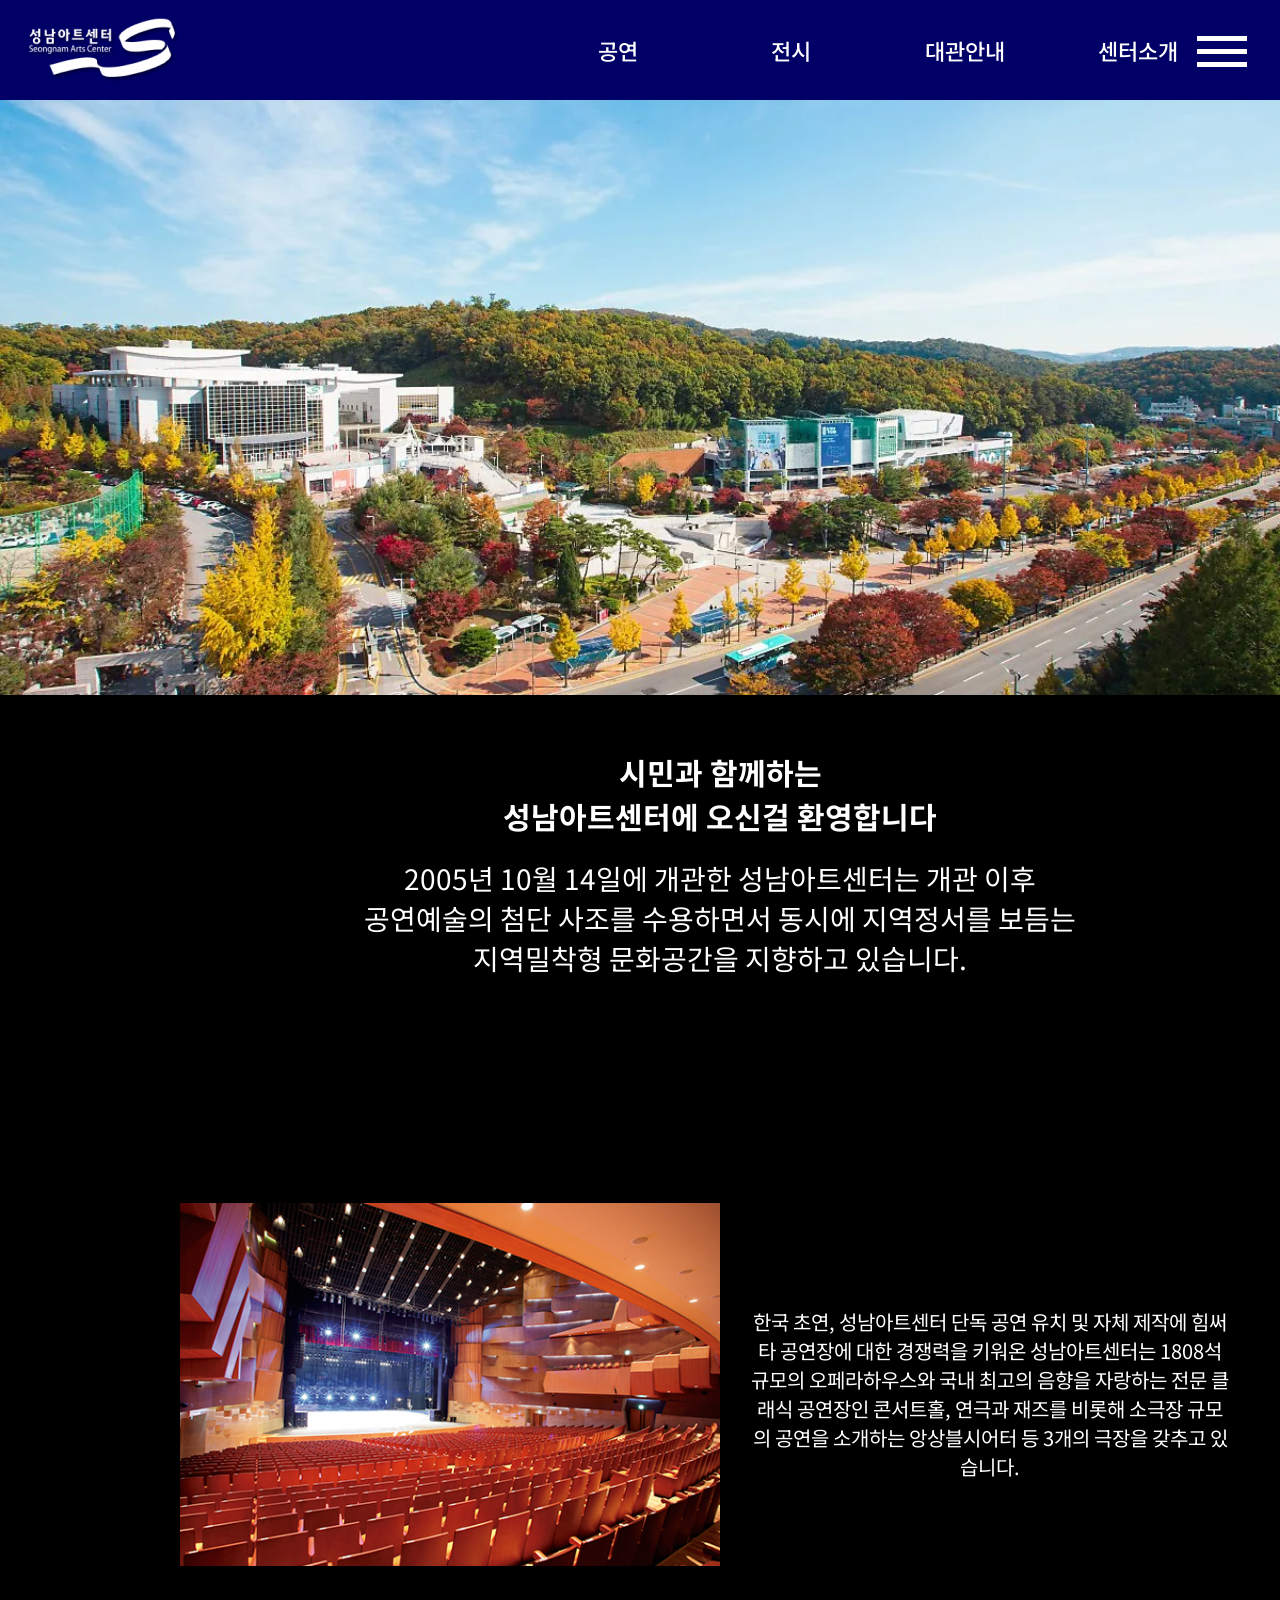
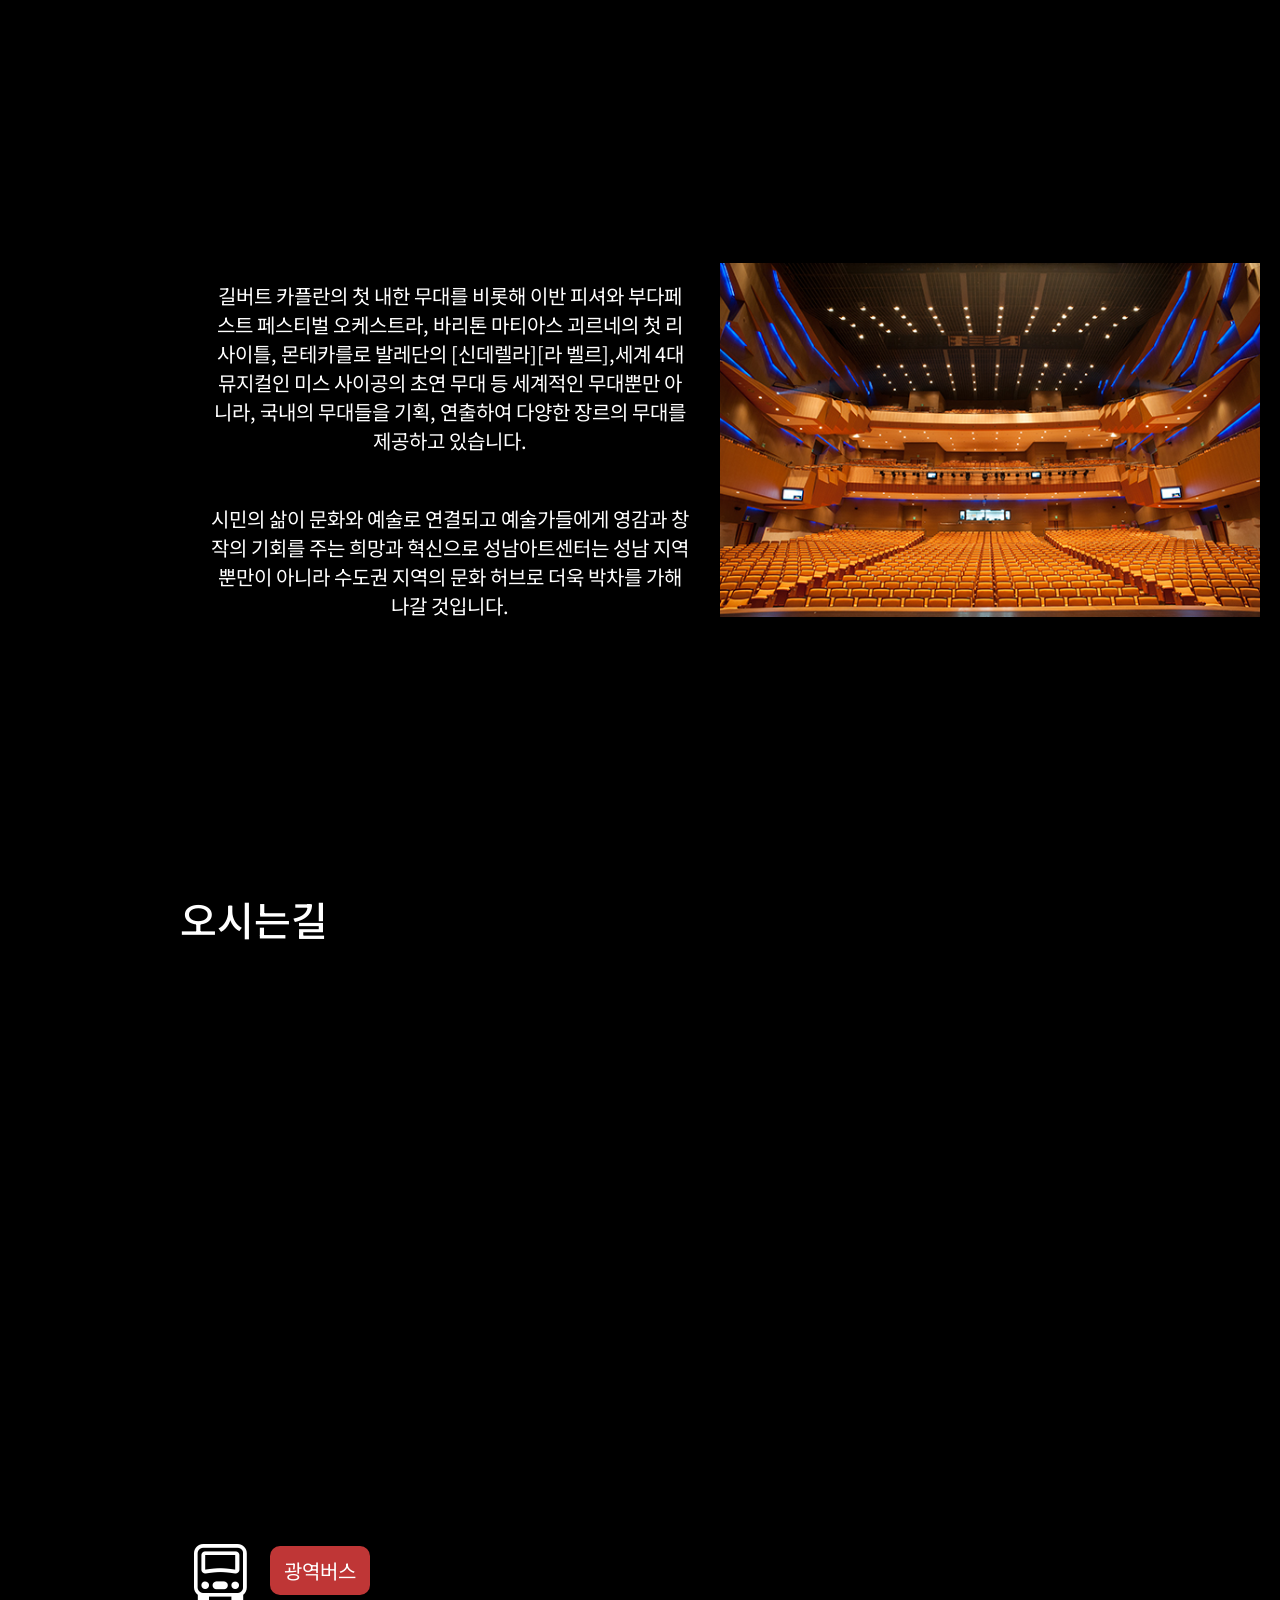
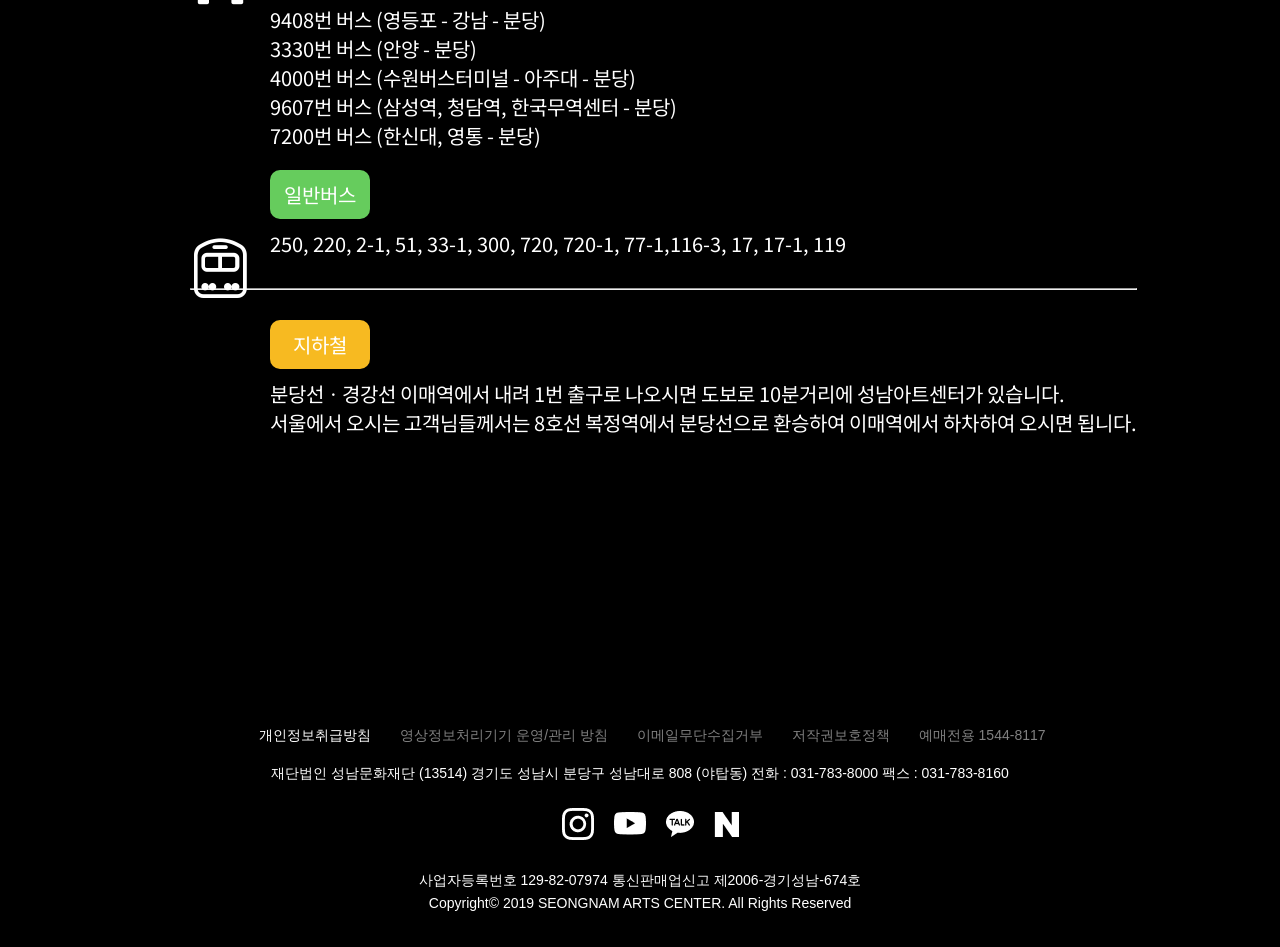
==== commit dbc6db0f: "모바일 토글메뉴랑 오시는길 수정" ====
--- a/company.html
+++ b/company.html
@@ -14,126 +14,131 @@
     <script src="js/app.js"></script>
 </head>
 <body>
-    <header id="header">
-        <div class="container">
-            <div class="logo">
-                <a href="./">
-                    <img src="images/logo.png" alt="LOGO">
-                </a>
-            </div>
-            <nav id="header-gnb">
-                <ul class="gnb">
-                    <li><a href="#show">공연</a>
-                        <ul class="sub">
-                            <li><a href="./">추천공연</a></li>
-                            <li><a href="./">월간공연</a></li>
-                            <li><a href="./">연간공연</a></li>
-                        </ul>
-                    </li>
-                    <li><a href="#exhibition">전시</a>
-                        <ul class="sub">
-                            <li><a href="./">추천전시</a></li>
-                            <li><a href="./">월간전시</a></li>
-                            <li><a href="./">연간전시</a></li>
-                        </ul>
-                    </li>
-                    <li><a href="#rental">대관안내</a>
-
-                    </li>
-                    <li><a href="company.html">센터소개</a>
-
-                    </li>
-                </ul>
-            </nav>
-            <div id="toggle-menu-btn">
-                <div class="hamburger">
-                    <span class="line"></span>
-                    <span class="line"></span>
-                    <span class="line"></span>
-                </div>
-            </div>
-
-
-        </div>
-    </header>
-
-    <div id="toggle-menu">
-        <div class="login-section">
-            <form class="hidden profile" id="greeting">
-                <img class="profile-img" src="images/profile.png" alt="프로필">
-                <p id="name"></p>
-                    <button id="logout">로그아웃</button>
-                <a href="#">
-                    <div class="academy">아카데미 수강확인</div>
-                </a>
-                <a href="#">
-                    <div class="cancel">예매확인 및 취소</div>
-                </a>
-                <a href="#">
-                    <div class="check">출석부</div>
-                </a>
-            </form>
-            <form class="hidden" id="login-form">
-                <div class="login-box">
-                    <input id="id" required type="text" placeholder="아이디">
-                    <input id="pw" required type="text" placeholder="비밀번호">
-                    <button id="login-btn">
-                        <img src="images/login-btn.png" alt="login-btn">
-                    </button>
-                </div>
-                <div class="login-info">
-
-                    <label for="idsave"><input type="checkbox" id="idsave"> 아이디 저장하기</label>
-                    <div class="signup">
-                        <span><a href="./">회원가입</a></span>
-                        <span>|</span>
-                        <span><a href="./">ID / PW 찾기</a></span>
-                    </div>
-                </div>
-                <div class="login-sns">
-                    <button><img src="images/naver.png" alt="naver"></button>
-                    <button><img src="images/kakaotalk.png" alt="kakaotalk"></button>
-                    <button><img src="images/facebook.png" alt="facebook"></button>
-                </div>
-            </form>
-        </div>
-
-        <ul id="toggle-gnb">
-            <li><a href="./">공연</a>
-                <button class="gnb-plus"><img src="images/gnb-plus.png" alt="gnb-plus"></button>
-                <ul class="sub">
-                    <li><a href="./">추천공연</a></li>
-                    <li><a href="./">월간공연</a></li>
-                    <li><a href="./">연간공연</a></li>
-                </ul>
-            </li>
-            <li><a href="./">전시</a>
-                <button class="gnb-plus"><img src="images/gnb-plus.png" alt="gnb-plus"></button>
-                <ul class="sub">
-                    <li><a href="./">추천전시</a></li>
-                    <li><a href="./">월간전시</a></li>
-                    <li><a href="./">연간전시</a></li>
-                </ul>
-            </li>
-            <li><a href="./">대관안내</a>
-
-            </li>
-            <li><a href="company.html">센터소개</a>
-
-            </li>
-            <li><a href="./">고객센터</a>
-                <button class="gnb-plus"><img src="images/gnb-plus.png" alt="gnb-plus"></button>
-                <ul class="sub">
-                    <li><a href="./">예매안내</a></li>
-                    <li><a href="./">공지사항</a></li>
-                    <li><a href="./">자주 묻는 질문</a></li>
-                    <li><a href="./">고객의 소리</a></li>
-                </ul>
-            </li>
-        </ul>
+  <!-- 헤더 파트 -->
+  <header id="header">
+    <div class="container">
+        <div class="logo">
+            <a href="index.html">
+                <img src="images/logo.png" alt="LOGO">
+            </a>
+        </div>
+        <nav id="header-gnb">
+            <ul class="gnb">
+                <li><a href="product-01a1-show.html">공연</a>
+                    <ul class="sub">
+                        <li><a href="product-01b-show.html">추천공연</a></li>
+                        <li><a href="product-01c-show.html">월간공연</a></li>
+                        <li><a href="product-01d-show.html">연간공연</a></li>
+                    </ul>
+                </li>
+                <li><a href="product-02a1-exhibition.html">전시</a>
+                    <ul class="sub">
+                        <li><a href="product-02b-exhibition.html">추천전시</a></li>
+                        <li><a href="product-02c-exhibition.html">월간전시</a></li>
+                        <li><a href="product-02d-exhibition.html">연간전시</a></li>
+                    </ul>
+                </li>
+                <li><a href="rental.html">대관안내</a>
+
+                </li>
+                <li><a href="company.html">센터소개</a>
+
+                </li>
+            </ul>
+        </nav>
+        <div id="toggle-menu-btn">
+            <div class="hamburger">
+                <span class="line"></span>
+                <span class="line"></span>
+                <span class="line"></span>
+            </div>
+        </div>
 
 
     </div>
+</header>
+
+<div id="toggle-menu">
+    <div class="login-section">
+        <form class="hidden profile" id="greeting">
+            <img class="profile-img" src="images/profile.png" alt="프로필">
+            <p id="name"></p>
+            <button id="logout">로그아웃</button>
+            <a href="./">
+                <div class="academy">아카데미 수강확인</div>
+            </a>
+            <a href="./">
+                <div class="cancel">예매확인 및 취소</div>
+            </a>
+            <a href="./">
+                <div class="check">출석부</div>
+            </a>
+        </form>
+        <form class="hidden" id="login-form">
+            <div class="login-box">
+                <input id="id" required type="text" placeholder="아이디">
+                <input id="pw" required type="text" placeholder="비밀번호">
+                <button id="login-btn">
+                    <img src="images/login-btn.png" alt="login-btn">
+                </button>
+            </div>
+            <div class="login-info">
+
+                <label for="idsave"><input type="checkbox" id="idsave"> 아이디 저장하기</label>
+                <div class="signup">
+                    <span><a href="./">회원가입</a></span>
+                    <span>|</span>
+                    <span><a href="./">ID / PW 찾기</a></span>
+                </div>
+            </div>
+            <div class="login-sns">
+                <button><img src="images/naver.png" alt="naver"></button>
+                <button><img src="images/kakaotalk.png" alt="kakaotalk"></button>
+                <button><img src="images/facebook.png" alt="facebook"></button>
+            </div>
+        </form>
+    </div>
+
+    <ul id="toggle-gnb">
+        <li><a href="product-01a1-show.html">공연</a>
+            <button class="gnb-plus"><img src="images/gnb-plus.png" alt="gnb-plus"></button>
+            <ul class="sub">
+                <li><a href="product-01b-show.html">추천공연</a></li>
+                <li><a href="product-01c-show.html">월간공연</a></li>
+                <li><a href="product-01d-show.html">연간공연</a></li>
+            </ul>
+        </li>
+        <li><a href="product-02a1-exhibition.html">전시</a>
+            <button class="gnb-plus"><img src="images/gnb-plus.png" alt="gnb-plus"></button>
+            <ul class="sub">
+                <li><a href="product-02b-exhibition.html">추천전시</a></li>
+                <li><a href="product-02c-exhibition.html">월간전시</a></li>
+                <li><a href="product-02d-exhibition.html">연간전시</a></li>
+            </ul>
+        </li>
+        <li><a href="rental.html">대관안내</a>
+
+        </li>
+        <li><a href="company.html">센터소개</a>
+
+        </li>
+        <li><a href="./">고객센터</a>
+            <button class="gnb-plus"><img src="images/gnb-plus.png" alt="gnb-plus"></button>
+            <ul class="sub">
+                <li><a href="./">예매안내</a></li>
+                <li><a href="./">공지사항</a></li>
+                <li><a href="./">자주 묻는 질문</a></li>
+                <li><a href="./">고객의 소리</a></li>
+            </ul>
+        </li>
+    </ul>
+
+    <div class="welcome">
+        <h1>성남아트센터</h1>
+        <h2>What's ON</h2>
+    </div>
+
+</div>
  
 
     
@@ -154,16 +159,28 @@
         <section id="company-section1">
             <div class="container">
                 <div class="com-col">
-                    <img src="images/오페라홀02.jpg" alt="아트센터오페라홀내부">
+                    <img src="images/오페라하우스01.jpg" alt="아트센터오페라홀내부">
                 </div>
         
-              <div class="com-col">
-                <div class="com-info">
-                  <p>한국 초연, 성남아트센터 단독 공연 유치 및 자체 제작에 힘써 타 공연장에 대한 경쟁력을 키워온 성남아트센터는 1808석 규모의 오페라하우스와 국내 최고의 음향을 자랑하는 전문 클래식 공연장인 콘서트홀, 연극과 재즈를 비롯해 소극장 규모의 공연을 소개하는 앙상블시어터 등 3개의 극장을 갖추고 있습니다.</p>
-                 <p> 길버트 카플란의 첫 내한 무대를 비롯해 이반 피셔와 부다페스트 페스티벌 오케스트라, 바리톤 마티아스 괴르네의 첫 리사이틀, 몬테카를로 발레단의 [신데렐라][라 벨르],세계 4대 뮤지컬인 미스 사이공의 초연 무대 등 세계적인 무대뿐만 아니라, 국내의 무대들을 기획, 연출하여 다양한 장르의 무대를 제공하고 있습니다.</p>
-                 <p> 시민의 삶이 문화와 예술로 연결되고 예술가들에게 영감과 창작의 기회를 주는 희망과 혁신으로
+                <div class="com-col">
+                  <div class="com-info">
+                    <p>한국 초연, 성남아트센터 단독 공연 유치 및 자체 제작에 힘써 타 공연장에 대한 경쟁력을 키워온 성남아트센터는 1808석 규모의 오페라하우스와 국내 최고의 음향을 자랑하는 전문 클래식 공연장인 콘서트홀, 연극과 재즈를 비롯해 소극장 규모의 공연을 소개하는 앙상블시어터 등 3개의 극장을 갖추고 있습니다.</p>
+                  </div>
+                </div>
+            </div><!--container-->
+        </section><!--company-section1--> 
+        <section id="company-section1">
+            <div class="container">
+
+                <div class="com-col">
+                  <div class="com-info">
+                    <p> 길버트 카플란의 첫 내한 무대를 비롯해 이반 피셔와 부다페스트 페스티벌 오케스트라, 바리톤 마티아스 괴르네의 첫 리사이틀, 몬테카를로 발레단의 [신데렐라][라 벨르],세계 4대 뮤지컬인 미스 사이공의 초연 무대 등 세계적인 무대뿐만 아니라, 국내의 무대들을 기획, 연출하여 다양한 장르의 무대를 제공하고 있습니다.</p>
+                    <p><br> 시민의 삶이 문화와 예술로 연결되고 예술가들에게 영감과 창작의 기회를 주는 희망과 혁신으로
                       성남아트센터는 성남 지역뿐만이 아니라 수도권 지역의 문화 허브로 더욱 박차를 가해나갈 것입니다.</p>
-                </div>
+                  </div>
+                </div>
+                <div class="com-col col-img">
+                  <img src="images/오페라하우스02.jpg" alt="아트센터오페라홀내부">
               </div>
             </div><!--container-->
         </section><!--company-section1--> 
@@ -179,7 +196,10 @@
                         referrerpolicy="no-referrer-when-downgrade">
                     </iframe>
                 </div>
-                <div class="com-col bus-subway">
+    
+              </div> <!--container-->
+                <div class="container">
+                  <div class="com-col bus-subway">
                     <div class="bus-subway_in">
                         <i class="bi bi-truck-front"></i>
                         <h6 class="bus-btn">광역버스</h6>
@@ -192,7 +212,7 @@
                         </p>
                         <h6 class="bus-btn2">일반버스</h6>
                         <p class="bus-line">
-                            250, 220, 2-1, 51, 33-1, 300, 720, 720-1, 77-1,<br> 116-3, 17, 17-1, 119
+                            250, 220, 2-1, 51, 33-1, 300, 720, 720-1, 77-1,116-3, 17, 17-1, 119
                         </p>
                         <hr>
                         <i class="bi bi-train-front"></i>
@@ -201,7 +221,6 @@
                             분당선ㆍ경강선 이매역에서 내려 1번 출구로 나오시면 도보로 10분거리에 성남아트센터가 있습니다.
                             <br>서울에서 오시는 고객님들께서는 8호선 복정역에서 분당선으로 환승하여 이매역에서 하차하여 오시면 됩니다.</p>
                     </div>
-
                 </div>
             </div>
         </section><!--company-section2--> 
--- a/css/style.css
+++ b/css/style.css
@@ -7,8 +7,50 @@
 
 
 
-/* 헤더와 푸터 백그라운드동영상 */
-/* 헤더 */
+#login-btn {
+    cursor: pointer;
+    background-color: var(--main-color);
+    border-style: none;
+    border-radius: 50%;
+    width: 90px;
+    height: 90px;
+}
+.login-sns > button {
+    cursor: pointer;
+    width: 40px;
+    height: 40px;
+    border-style: none;
+    border-radius: 50%;
+    background-color: #fff;
+    box-shadow: 1px 2px 4px 0px rgba(0, 0, 0, 0.25);
+}
+.login-sns > button:hover {
+    background-color: #ccc;
+}
+
+
+/* 모바일 레이아웃 */
+@media only screen and (max-width: 375px) {
+
+   .container {
+        width: 375px;
+        margin: 0 auto;
+   }
+
+   #login-btn {
+    cursor: pointer;
+    background-color: var(--main-color);
+    border-style: none;
+    border-radius: 50%;
+    width: 54px;
+    height: 54px;
+}
+#login-btn > img {
+    width: 35px;
+}
+
+}
+
 #header {
     width: 100%;
     position: fixed;
@@ -88,15 +130,17 @@
 
 /* 헤더 토글버튼 */
 #toggle-menu-btn {
-    position: absolute;
+    position: fixed;
     right: 33px;
     top: 28px;
+    z-index: 10;
 }
 
 .hamburger .line {
     width: 50px;
     height: 5px;
-    background-color: #ecf0f1;
+    /* background-color: #ecf0f1; */
+    background-color: #fff;
     display: block;
     margin: 8px auto;
     -webkit-transition: all 0.3s ease-in-out;
@@ -138,22 +182,21 @@
     right: 0;
     top: 0;
     padding-top: var(--header-height);
-    width: 600px;
-    height: calc(100vh);
-    background-color: #fff;
-    /* 많이축소하면 보임 ㅎㅎ.. */
-    transform: translateX(200%);
+    width: 100vw;
+    height: 100vh;
+    background-color: var(--main-color);
     transition: .5s;
     z-index: 9;
-
+    transform: scale(0%);
+    transform-origin: 100% 0 0;
 }
 
 #toggle-menu.on {
     position: fixed;
-    overflow: scroll;
+    /* overflow: scroll; */
     display: block;
     transition: .5s;
-    transform: translateX(0);
+    transform: scale(100%);
     /* box-shadow: rgba(0, 0, 0, 0.7) 0 0 0 99999px; */
 }
 
@@ -225,16 +268,17 @@
 }
 
 #toggle-menu .login-section {
-    position: relative;
-    width: 560px;
+    position: absolute;;
+    width: 540px;
     height: 300px;
-    margin-top: 9px;
-    margin: 9px auto;
+    right: 200px;
+    top: 50%;
     border: .5px solid #333;
     /* padding 상 우 하 좌 */
     padding: 50px 105px 20px 105px;
     color: #000;
     font-size: 14px;
+    background-color: #fff;
 }
 
 #toggle-menu .login-section .login-box input {
@@ -267,68 +311,71 @@
 
 /* 토글메뉴의 메뉴 */
 #toggle-menu #toggle-gnb {
-    color: #000;
-    background-color: #fff;
-    width: 560px;
-    font-size: 24px;
-    margin: 30px auto;
-    text-align: center;
-}
-
-#toggle-gnb>li {
+    color: #fff;
+    /* position: absolute; */
+    top: 109px;
+    left: 200px;
+    display: flex;
+    justify-content: center;
+    /* width: 1440px; */
+    margin: 0 auto;
+}
+#toggle-gnb > li{
+    font-size: 26px;
+    font-weight: 500;
+    margin-right: 130px;
+}
+#toggle-gnb > li:last-child {
+    margin-right: 0;
+}
+#toggle-gnb > li > a {
     width: 100%;
-    border-bottom: 1px solid black;
-    position: relative;
-}
+    display: block;
+}
+#toggle-gnb > li > a:hover  {
+    border-bottom: 1px solid #fff;
+}
+
+#toggle-gnb > li > a {
+
+}
+#toggle-gnb > li > .sub {
+    margin-top: 24px;
+    font-size: 18px;
+    font-weight: 400;
+}
+#toggle-gnb > li > .sub > li{
+    /* height: 20px; */
+    line-height: 40px;
+}
+#toggle-gnb > li > .sub > li > a:hover {
+    border-bottom: 1px solid #fff;
+}
+
+
 
 #toggle-gnb>li .gnb-plus {
     display: none;
-    position: absolute;
-    right: 20px;
-    top: 20px;
-}
-
-#toggle-gnb>li>a {
-    width: 100%;
-    height: 80px;
-    line-height: 80px;
-    display: block;
-}
-
-#toggle-gnb>li>a:hover {
-    background-color: #eaeaea;
-}
-
-#toggle-gnb>li>.sub {
-    width: 100%;
-    background-color: #eaeaea;
-
-    display: none;
-}
-
-#toggle-gnb>li>.sub>li {
-    margin: 0 auto;
-    width: 90%;
-    height: 80px;
-    line-height: 80px;
-    border-bottom: 1px solid black;
-}
-
-#toggle-gnb>li>.sub>li>a {
-    width: 100%;
-    height: 100%;
-    display: block;
-}
-
-#toggle-gnb>li>.sub>li>a {
-    background-color: #eaeaea;
+}
+
+#toggle-menu .welcome {
+    position: absolute;
+    width: 540px;
+    height: 300px;
+    left: 103px;
+    top: 50%;
     color: #fff;
-}
-
-
-
-
-
+    display: flex;
+    justify-content: center;
+    flex-direction: column;
+    padding-left: 140px;
+}
+#toggle-menu .welcome h1 {
+    font-size: 50px;
+}
+#toggle-menu .welcome h2 {
+    font-size: 60px;
+}
 
 
 
@@ -337,7 +384,7 @@
 
 footer {
     width: 100%;
-    height: 245px;
+    height: 275px;
     background: #000;
     color: #fff;
     margin: 0 auto;
@@ -345,7 +392,7 @@
     font-family: "Noto Sans Korean", sans-serif;
     font-size: 14px;
     /*피그마와 같이주면 1000픽셀쯤부터 찌그러짐.*/
-    /*padding: 0 355px;*/
+    padding-top: 30px;
 }
 
 footer .logo {
@@ -369,7 +416,11 @@
     font-weight: 400;
     padding-bottom: 25px;
 }
-
+footer .sns-pro{
+    display: flex;
+    align-items: center;
+    justify-content: center;
+}
 footer .sns-pro img {
     padding: 0 0 25.5px 20px;
 }
@@ -381,9 +432,6 @@
 }
 
 
-
-
-
 /* 모바일 레이아웃 */
 @media only screen and (max-width: 375px) {
 
@@ -393,6 +441,7 @@
     }
 
     #header .container {
+        width: 375px;
         position: relative;
     }
 
@@ -495,7 +544,7 @@
         width: calc(375px / 3);
         height: 44px;
         left: 0px;
-        top: 138px;
+        top: 137px;
         bottom: 0;
         border-top: 0.5px solid #111111;
         border-right: 0.5px solid #111111;
@@ -509,7 +558,7 @@
         width: calc(375px / 3);
         height: 44px;
         left: 125px;
-        top: 138px;
+        top: 137px;
         border-top: 0.5px solid #111111;
         border-right: 0.5px solid #111111;
         display: flex;
@@ -522,7 +571,7 @@
         width: calc(375px / 3);
         height: 44px;
         left: 250px;
-        top: 138px;
+        top: 137px;
         border-top: 0.5px solid #111111;
         display: flex;
         align-items: center;
@@ -531,7 +580,9 @@
 
     /* 토글메뉴 로그인섹션 */
     #toggle-menu .login-section {
-        position: relative;
+        position: absolute;
+        top: 100px;
+        left: 0;
         width: 100%;
         height: 182px;
         border: .5px solid #333;
@@ -567,20 +618,29 @@
         display: flex;
         justify-content: space-between;
     }
+    #toggle-menu .welcome {
+        display: none;
+    }
 
     /* 토글메뉴의 메뉴 */
     #toggle-menu #toggle-gnb {
+        position: absolute;
+        top: 300px;
+        left: 0;
         color: #000;
         background-color: #fff;
-        width: 315px;
+        width: 375px;
         font-size: 20px;
         margin: 40px auto;
         text-align: center;
+        display: flex;
+        flex-direction: column;
     }
 
     #toggle-gnb>li {
         width: 100%;
         border-bottom: 1px solid black;
+        position: relative;
     }
 
     #toggle-gnb>li .gnb-plus {
@@ -602,29 +662,30 @@
     }
 
     #toggle-gnb>li>.sub {
+        margin-top: 0;
         width: 100%;
-        background-color: #eaeaea;
-
+        background-color: #fff;
+        color: #000;
         display: none;
     }
 
     #toggle-gnb>li>.sub>li {
         margin: 0 auto;
-        width: 90%;
+        width: 100%;
         height: 40px;
         line-height: 40px;
-        border-bottom: 1px solid black;
     }
 
     #toggle-gnb>li>.sub>li>a {
         width: 100%;
         height: 100%;
         display: block;
+        border-bottom: 1px solid black;
     }
 
     #toggle-gnb>li>.sub>li>a {
-        background-color: #eaeaea;
-        color: #fff;
+        /* background-color: #eaeaea;
+        color: #fff; */
     }
 
 
--- a/css/company.css
+++ b/css/company.css
@@ -200,7 +200,7 @@
         margin-top: 50px;
         padding-right: 30px;
         padding-left: 30px;
-        text-align: center;
+        text-align: left;
     }
     #content .content_in .top-text > h4{
         font-size: 20px;
@@ -234,7 +234,7 @@
     } 
     #company-section1 .container .com-col:last-child{
         display: flex;
-        text-align: center;
+        text-align: left;
         justify-content: center;
         flex-direction: column;
     }
@@ -244,7 +244,7 @@
     }
     #company-section1 .container .com-col .com-info p{
         font-size: 16px;
-        text-align: center;
+        text-align: left;
     }
     /* company-section2-오시는길 */
     #company-section2{
